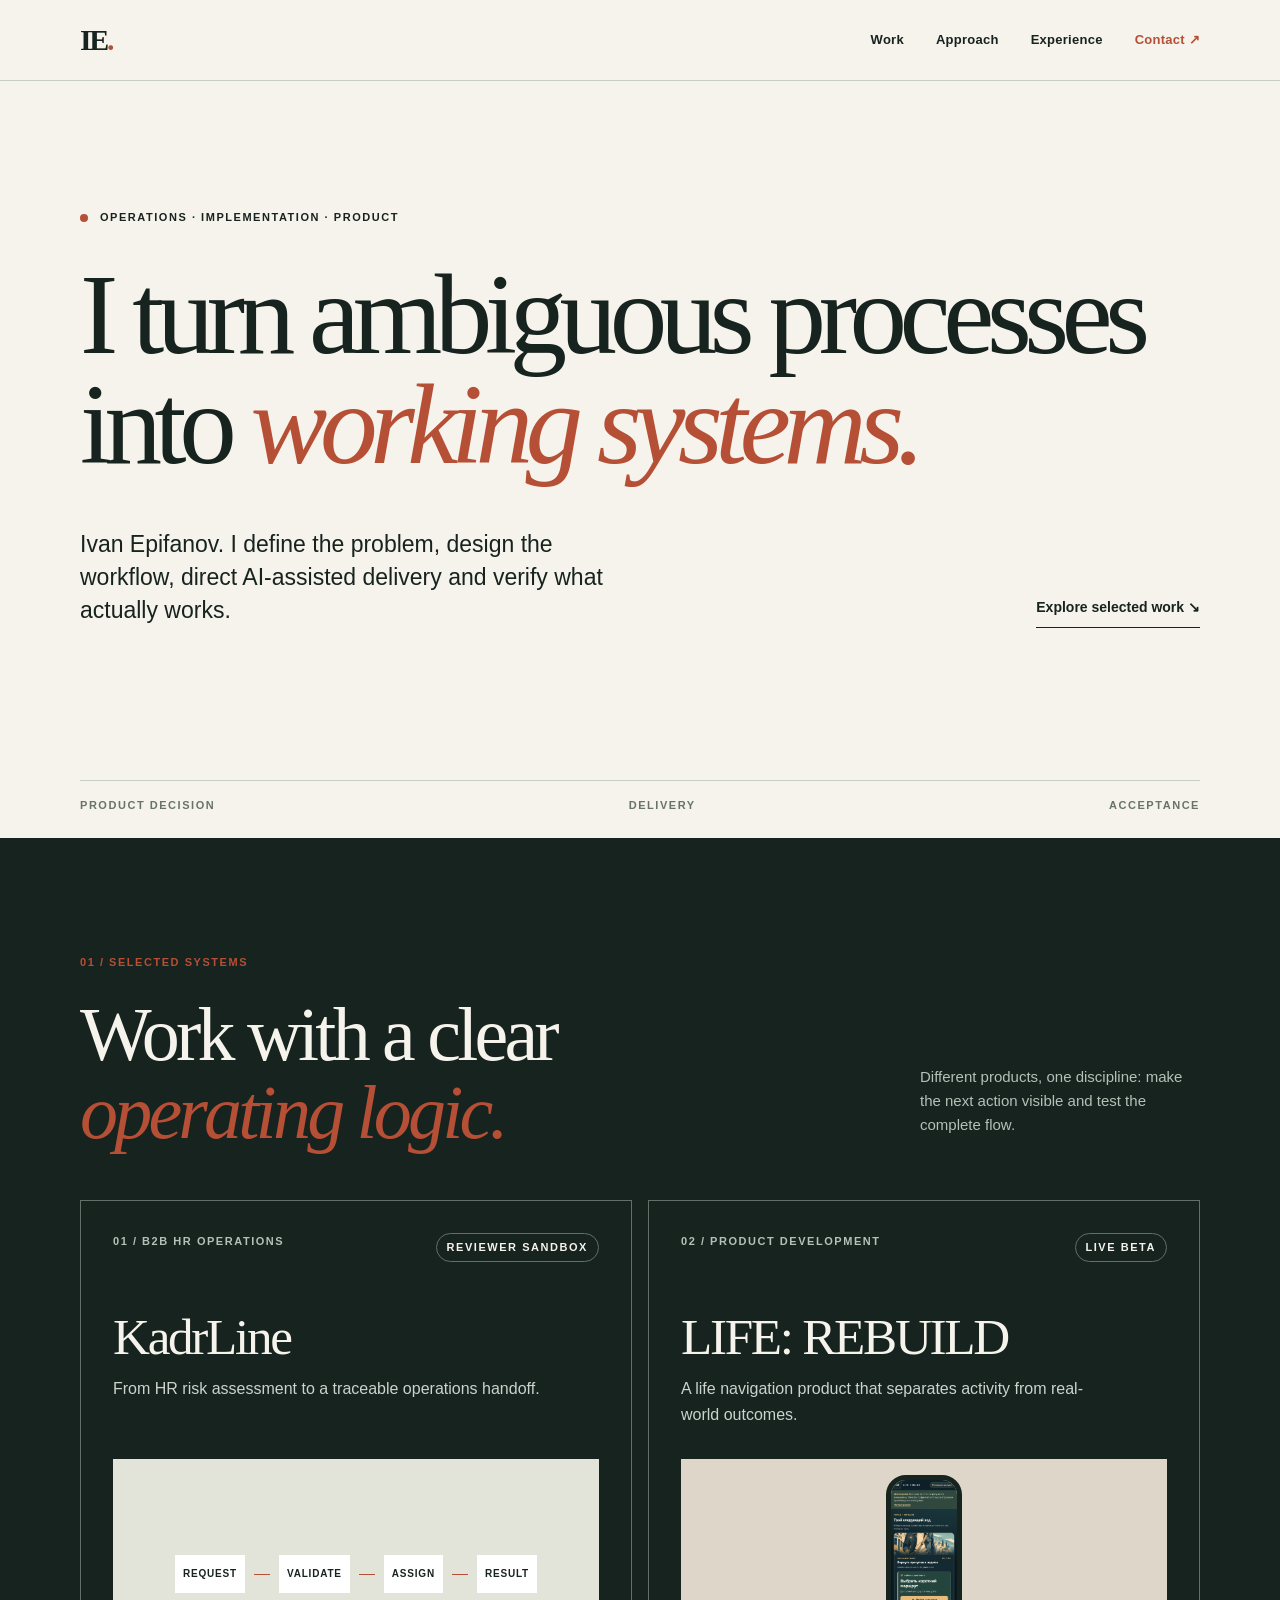
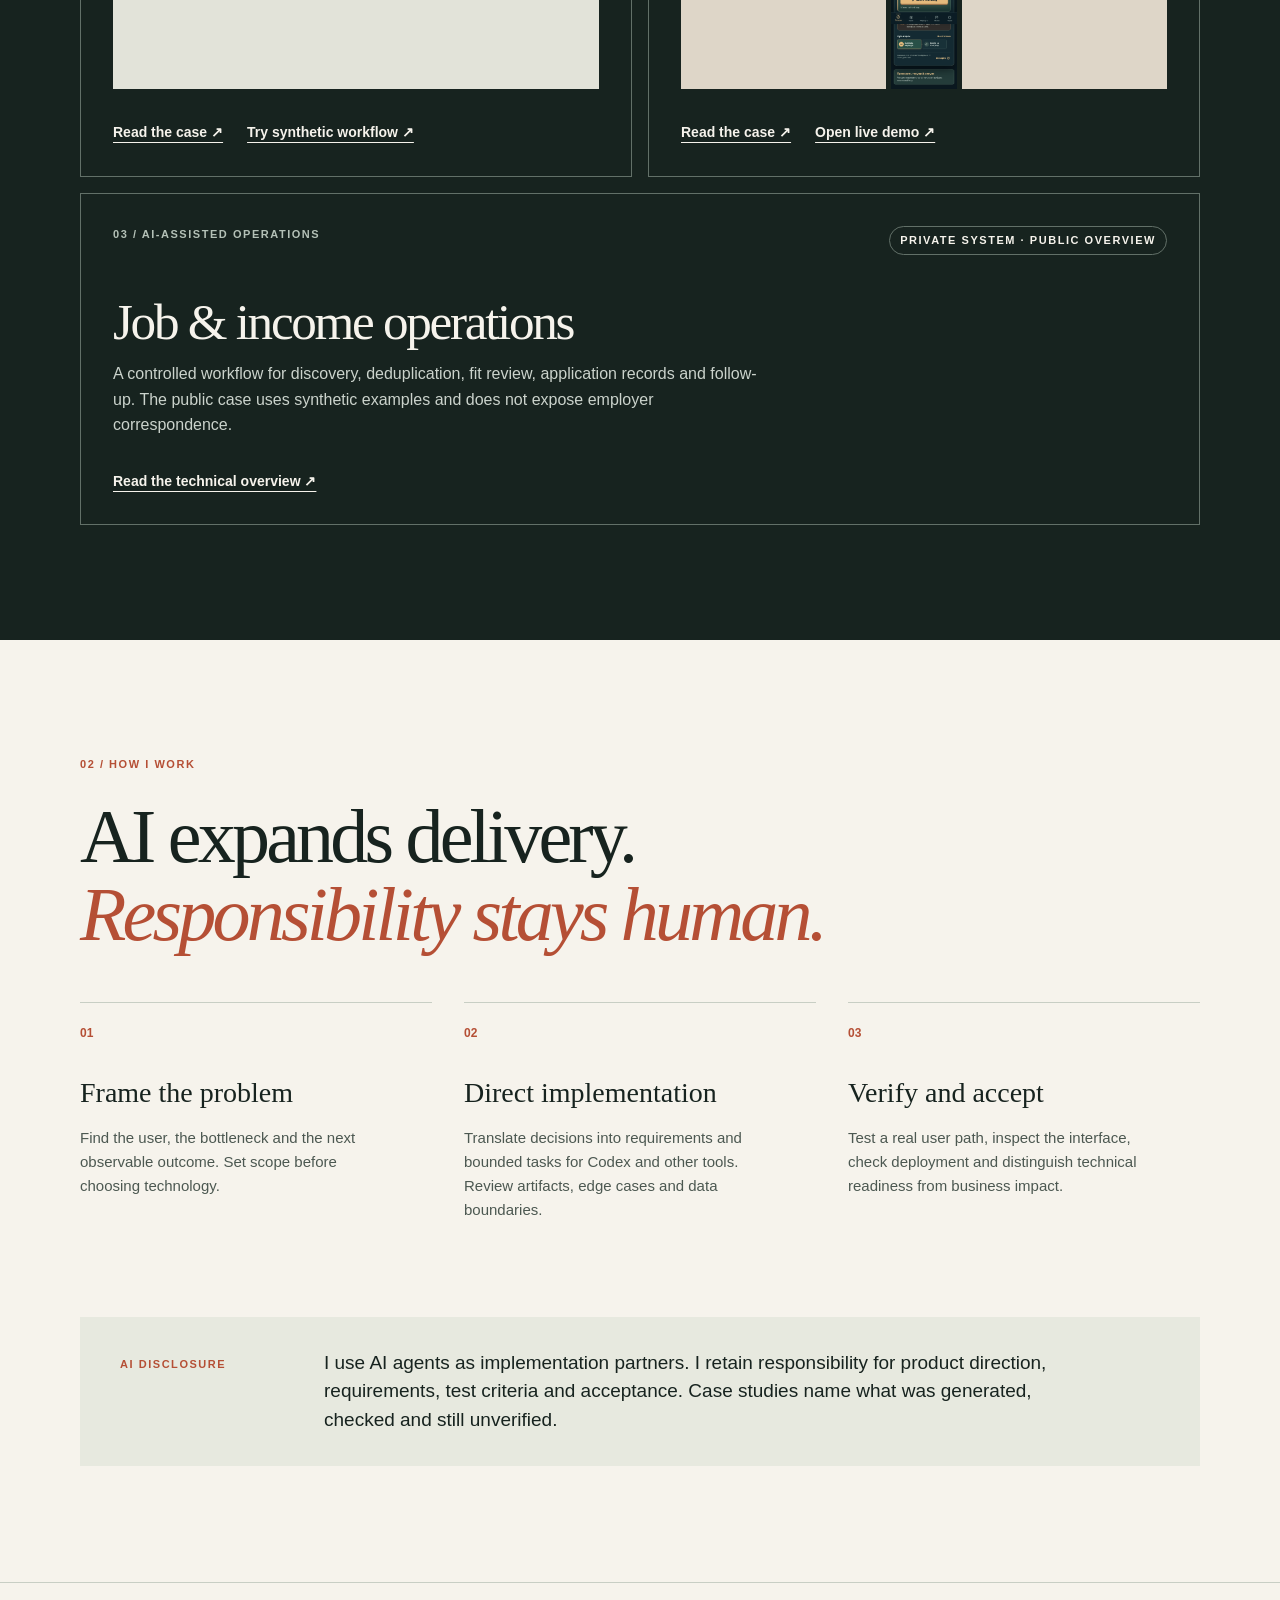
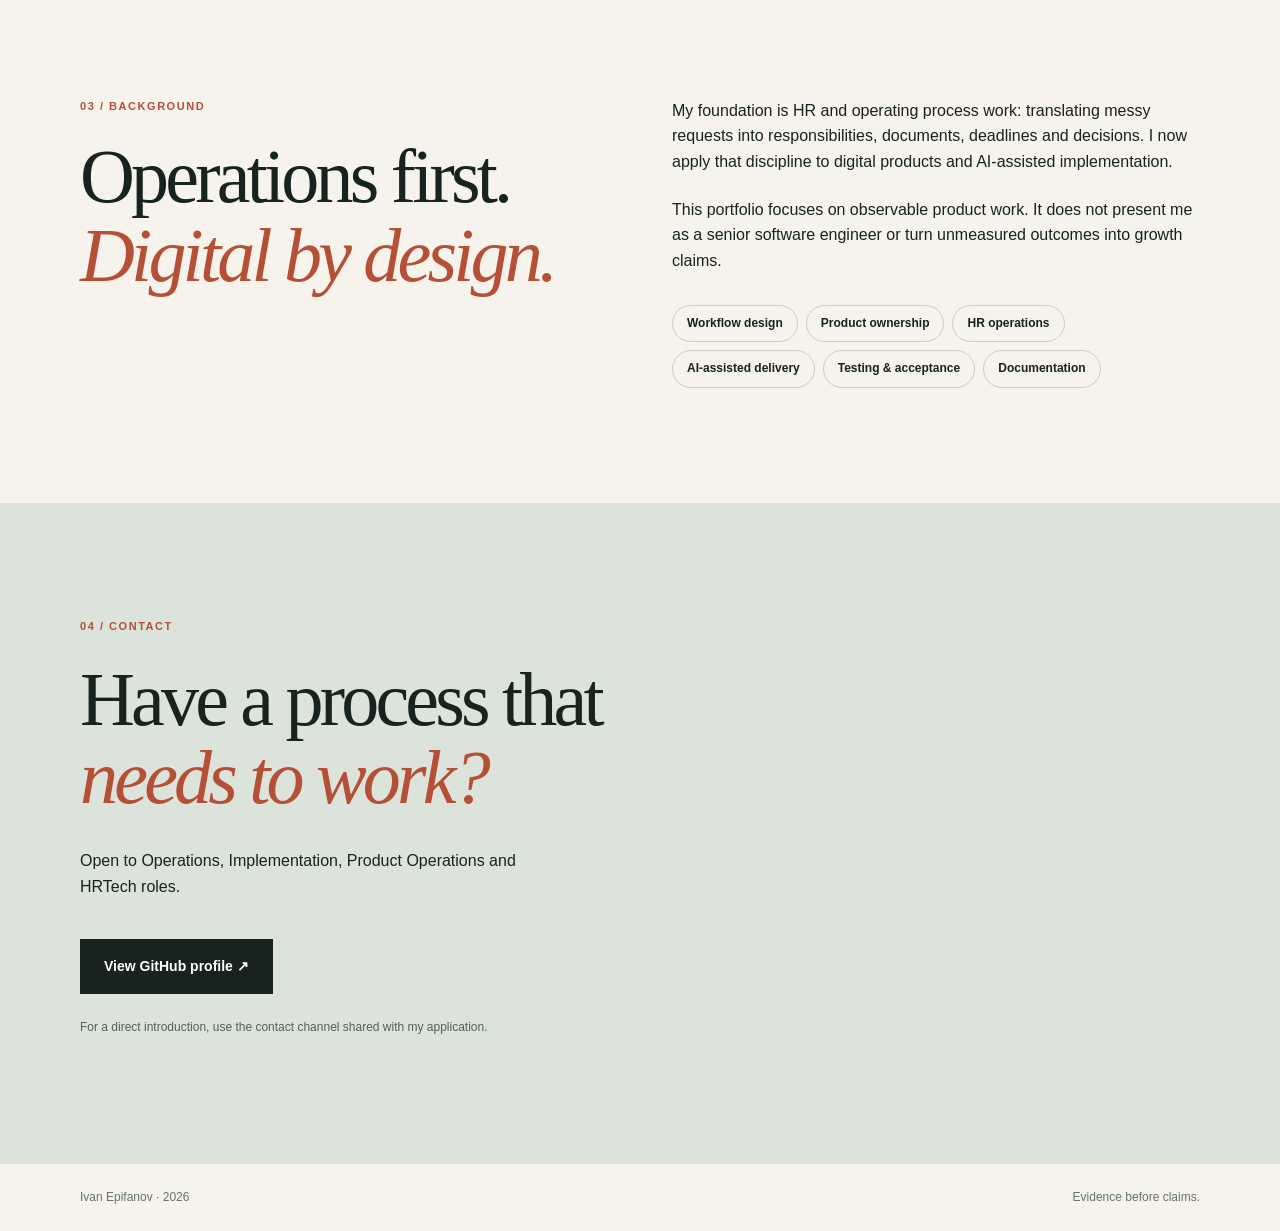
==== index.html @ a13163cf "Build evidence-led operations portfolio" ====
<!doctype html>
<html lang="en">
<head>
  <meta charset="utf-8">
  <meta name="viewport" content="width=device-width, initial-scale=1">
  <meta name="theme-color" content="#F6F3EC">
  <meta name="description" content="Ivan Epifanov — operations, product and AI-assisted implementation. Selected digital systems with evidence and honest scope.">
  <link rel="icon" href="favicon.svg" type="image/svg+xml"><title>Ivan Epifanov — Operations × AI × Product</title>
  <link rel="stylesheet" href="assets/site.css">
</head>
<body>
  <a class="skip" href="#main">Skip to content</a>
  <header class="site-header"><div class="wrap nav"><a class="brand" href="./" aria-label="Ivan Epifanov, home">IE<span class="brand-dot">.</span></a><nav aria-label="Primary"><a href="#work">Work</a><a href="#approach">Approach</a><a href="#experience">Experience</a><a class="nav-contact" href="#contact">Contact ↗</a></nav></div></header>
  <main id="main">
    <section class="hero wrap">
      <div class="eyebrow"><span class="status-dot"></span> Operations · Implementation · Product</div>
      <h1>I turn ambiguous processes into <em>working systems.</em></h1>
      <div class="hero-bottom"><p>Ivan Epifanov. I define the problem, design the workflow, direct AI-assisted delivery and verify what actually works.</p><a class="text-link" href="#work">Explore selected work <span aria-hidden="true">↘</span></a></div>
      <div class="hero-rule" aria-hidden="true"><span>PRODUCT DECISION</span><span>DELIVERY</span><span>ACCEPTANCE</span></div>
    </section>
    <section id="work" class="section dark-section"><div class="wrap"><div class="section-top"><div><p class="kicker">01 / Selected systems</p><h2>Work with a clear<br><em>operating logic.</em></h2></div><p class="section-note">Different products, one discipline: make the next action visible and test the complete flow.</p></div>
      <div class="case-grid">
        <article class="case-card"><div class="case-meta"><span>01 / B2B HR operations</span><span class="pill">Reviewer sandbox</span></div><h3>KadrLine</h3><p>From HR risk assessment to a traceable operations handoff.</p><div class="case-image kadrline-art" aria-hidden="true"><span>REQUEST</span><i></i><span>VALIDATE</span><i></i><span>ASSIGN</span><i></i><span>RESULT</span></div><div class="card-links"><a href="cases/kadrline.html">Read the case ↗</a><a href="demos/kadrline/">Try synthetic workflow ↗</a></div></article>
        <article class="case-card"><div class="case-meta"><span>02 / Product development</span><span class="pill">Live beta</span></div><h3>LIFE: REBUILD</h3><p>A life navigation product that separates activity from real-world outcomes.</p><div class="case-image life-art"><img src="assets/life-demo-mobile.png" alt="LIFE: REBUILD synthetic mobile demo screen" loading="lazy"></div><div class="card-links"><a href="cases/life.html">Read the case ↗</a><a href="https://ejonnyss.github.io/life-rebuild/v3-phone-test/?demo=1" target="_blank" rel="noopener noreferrer">Open live demo ↗</a></div></article>
        <article class="case-card case-card-wide"><div class="case-meta"><span>03 / AI-assisted operations</span><span class="pill">Private system · public overview</span></div><h3>Job &amp; income operations</h3><p>A controlled workflow for discovery, deduplication, fit review, application records and follow-up. The public case uses synthetic examples and does not expose employer correspondence.</p><div class="card-links"><a href="cases/job-operations.html">Read the technical overview ↗</a></div></article>
      </div>
    </div></section>
    <section id="approach" class="section wrap"><div class="section-top"><div><p class="kicker">02 / How I work</p><h2>AI expands delivery.<br><em>Responsibility stays human.</em></h2></div></div><div class="approach-grid"><div class="numbered"><span>01</span><h3>Frame the problem</h3><p>Find the user, the bottleneck and the next observable outcome. Set scope before choosing technology.</p></div><div class="numbered"><span>02</span><h3>Direct implementation</h3><p>Translate decisions into requirements and bounded tasks for Codex and other tools. Review artifacts, edge cases and data boundaries.</p></div><div class="numbered"><span>03</span><h3>Verify and accept</h3><p>Test a real user path, inspect the interface, check deployment and distinguish technical readiness from business impact.</p></div></div><div class="disclosure"><span class="mono">AI DISCLOSURE</span><p>I use AI agents as implementation partners. I retain responsibility for product direction, requirements, test criteria and acceptance. Case studies name what was generated, checked and still unverified.</p></div></section>
    <section id="experience" class="section experience-section"><div class="wrap experience-grid"><div><p class="kicker">03 / Background</p><h2>Operations first.<br><em>Digital by design.</em></h2></div><div><p>My foundation is HR and operating process work: translating messy requests into responsibilities, documents, deadlines and decisions. I now apply that discipline to digital products and AI-assisted implementation.</p><p>This portfolio focuses on observable product work. It does not present me as a senior software engineer or turn unmeasured outcomes into growth claims.</p><div class="capabilities"><span>Workflow design</span><span>Product ownership</span><span>HR operations</span><span>AI-assisted delivery</span><span>Testing &amp; acceptance</span><span>Documentation</span></div></div></div></section>
    <section id="contact" class="contact-section"><div class="wrap"><p class="kicker">04 / Contact</p><h2>Have a process that<br><em>needs to work?</em></h2><p>Open to Operations, Implementation, Product Operations and HRTech roles.</p><a class="button" href="https://github.com/Ejonnyss" target="_blank" rel="noopener noreferrer">View GitHub profile ↗</a><p class="contact-note">For a direct introduction, use the contact channel shared with my application.</p></div></section>
  </main>
  <footer class="footer"><div class="wrap"><span>Ivan Epifanov · 2026</span><span>Evidence before claims.</span></div></footer>
</body>
</html>
---- assets/site.css ----
:root{--ink:#17231f;--paper:#f6f3ec;--rust:#b54f35;--sage:#66746c;--white:#fff;--line:#c8cec4;--space:8px;--display:"Iowan Old Style","Baskerville",Georgia,serif;--body:"Avenir Next","Segoe UI",Arial,sans-serif}
*{box-sizing:border-box}html{scroll-behavior:smooth}body{margin:0;background:var(--paper);color:var(--ink);font-family:var(--body);font-size:16px;line-height:1.6}a{color:inherit}a:focus-visible,button:focus-visible,input:focus-visible,select:focus-visible,textarea:focus-visible{outline:3px solid var(--rust);outline-offset:4px}img{display:block;max-width:100%}.wrap{width:min(100% - 40px,1120px);margin:auto}.skip{position:absolute;top:-100px;left:16px;background:var(--white);padding:12px;z-index:10}.skip:focus{top:12px}.site-header{border-bottom:1px solid var(--line)}.nav{min-height:80px;display:flex;align-items:center;justify-content:space-between;gap:24px}.brand{text-decoration:none;font:700 30px/1 var(--display);letter-spacing:-.08em}.brand-dot{color:var(--rust)}nav{display:flex;gap:clamp(12px,3vw,32px);align-items:center;flex-wrap:wrap}nav a{font-size:13px;font-weight:700;text-decoration:none;letter-spacing:.02em}nav a:hover,.text-link:hover,.card-links a:hover{color:var(--rust)}.nav-contact{color:var(--rust)}.hero{padding:clamp(72px,10vw,144px) 0 0}.eyebrow,.kicker,.mono,.case-meta,.hero-rule,.pill{font-size:11px;letter-spacing:.14em;text-transform:uppercase;font-weight:700}.eyebrow{display:flex;align-items:center;gap:12px}.status-dot{width:8px;height:8px;background:var(--rust);border-radius:50%}.hero h1{font:400 clamp(64px,9vw,126px)/.96 var(--display);letter-spacing:-.065em;max-width:1100px;margin:32px 0 48px}.hero em,h2 em{color:var(--rust);font-weight:400}.hero-bottom{display:flex;justify-content:space-between;align-items:end;gap:48px}.hero-bottom p{font-size:clamp(18px,2vw,23px);line-height:1.45;max-width:560px;margin:0}.text-link{font-size:14px;font-weight:700;text-decoration:none;white-space:nowrap;border-bottom:1px solid;padding-bottom:8px}.hero-rule{display:flex;justify-content:space-between;border-top:1px solid var(--line);margin-top:clamp(80px,12vw,152px);padding:16px 0 24px;color:var(--sage)}.section{padding:clamp(72px,9vw,120px) 0}.dark-section{background:var(--ink);color:var(--paper)}.section-top{display:flex;justify-content:space-between;align-items:end;gap:48px;margin-bottom:48px}.kicker{color:var(--rust);margin:0 0 24px}h2{font:400 clamp(45px,6vw,76px)/1.03 var(--display);letter-spacing:-.05em;margin:0}h3{margin:0}.section-note{max-width:280px;color:#b4c1b7;font-size:15px}.case-grid{display:grid;grid-template-columns:repeat(2,minmax(0,1fr));gap:16px}.case-card{border:1px solid #627068;padding:32px;display:flex;flex-direction:column;min-height:560px}.case-meta{display:flex;justify-content:space-between;align-items:start;gap:12px;color:#b4c1b7}.pill{border:1px solid #627068;border-radius:100px;padding:5px 10px;color:var(--paper);white-space:nowrap}.case-card h3{font:400 clamp(38px,4vw,58px)/1.05 var(--display);letter-spacing:-.045em;margin:48px 0 12px}.case-card p{max-width:430px;color:#cbd3cc;margin:0 0 32px}.case-image{height:230px;margin-top:auto;margin-bottom:32px;overflow:hidden}.kadrline-art{background:#e2e3d9;color:var(--ink);display:flex;align-items:center;justify-content:center;gap:9px;padding:24px;font:700 10px/1.4 var(--body);letter-spacing:.08em}.kadrline-art span{background:var(--white);padding:12px 8px;white-space:nowrap}.kadrline-art i{width:16px;height:1px;background:var(--rust);flex-shrink:0}.life-art{background:#ded6c8;display:flex;justify-content:center;align-items:start;padding:16px}.life-art img{height:315px;width:auto;border:5px solid var(--ink);border-radius:20px;object-fit:cover;object-position:top}.card-links{display:flex;flex-wrap:wrap;gap:16px 24px}.card-links a{font-weight:700;font-size:14px;text-underline-offset:5px}.case-card-wide{grid-column:1/-1;min-height:280px}.case-card-wide h3{margin-top:40px}.case-card-wide p{max-width:660px}.approach-grid{display:grid;grid-template-columns:repeat(3,1fr);gap:32px}.numbered{border-top:1px solid var(--line);padding-top:16px}.numbered span{font:700 12px var(--body);color:var(--rust)}.numbered h3{font:400 28px/1.2 var(--display);margin:32px 0 16px}.numbered p{font-size:15px;max-width:290px;color:#4c5851}.disclosure{margin-top:80px;background:#e7e9df;padding:32px 40px;display:grid;grid-template-columns:180px 1fr;gap:24px}.disclosure .mono{color:var(--rust);padding-top:7px}.disclosure p{font-size:19px;line-height:1.5;margin:0;max-width:780px}.experience-section{border-top:1px solid var(--line)}.experience-grid{display:grid;grid-template-columns:1fr 1fr;gap:64px}.experience-grid p{max-width:540px;margin:0 0 22px}.capabilities{display:flex;flex-wrap:wrap;gap:8px;margin-top:32px}.capabilities span{border:1px solid var(--line);border-radius:99px;padding:8px 14px;font-size:12px;font-weight:700}.contact-section{background:#dce3da;padding:clamp(72px,9vw,120px) 0}.contact-section h2{margin-bottom:32px}.contact-section p:not(.kicker){max-width:480px}.button{display:inline-block;background:var(--ink);color:var(--white);text-decoration:none;font-weight:700;font-size:14px;padding:16px 24px;margin-top:24px;transition:background .18s ease}.button:hover{background:var(--rust)}.contact-note{font-size:12px;color:#526159;margin-top:24px}.footer{padding:24px 0;font-size:12px;color:var(--sage)}.footer .wrap{display:flex;justify-content:space-between;gap:16px}.case-page{padding:72px 0 120px}.back-link{font-size:13px;font-weight:700;text-decoration:none}.case-hero{border-bottom:1px solid var(--line);padding:72px 0}.case-hero h1{font:400 clamp(56px,8vw,104px)/1 var(--display);letter-spacing:-.06em;margin:24px 0}.case-hero p{font-size:22px;max-width:760px}.case-layout{display:grid;grid-template-columns:minmax(0,1fr) 260px;gap:80px;padding-top:64px}.case-body{max-width:720px}.case-body h2{font:400 38px/1.15 var(--display);margin:64px 0 18px;letter-spacing:-.03em}.case-body h2:first-child{margin-top:0}.case-body p,.case-body li{font-size:16px;color:#35443c}.case-body ul{padding-left:22px}.case-aside{align-self:start;position:sticky;top:24px;border-top:2px solid var(--rust);padding-top:16px}.case-aside dt{font-size:11px;letter-spacing:.1em;text-transform:uppercase;color:var(--sage);font-weight:700;margin-top:24px}.case-aside dd{margin:6px 0;font-size:14px}.case-shot{margin:40px 0}.case-shot img{max-height:640px;margin:auto;box-shadow:0 16px 40px #17231f26}.case-shot figcaption{font-size:12px;color:var(--sage);margin-top:12px}.evidence-box{background:#e7e9df;border-left:3px solid var(--rust);padding:24px;margin:32px 0}.evidence-box p{margin:0}.case-body a{text-underline-offset:4px}.case-body a:hover{color:var(--rust)}
@media(max-width:760px){.wrap{width:min(100% - 32px,1120px)}.nav{align-items:start;padding:20px 0;min-height:0}.nav nav{justify-content:end;gap:6px 14px;max-width:260px}.nav a{font-size:12px}.hero{padding-top:72px}.hero h1{font-size:clamp(54px,14vw,88px);margin:24px 0 32px}.hero-bottom,.section-top{display:block}.hero-bottom p{margin-bottom:32px}.hero-rule span:nth-child(2){display:none}.section-note{margin-top:24px}.case-grid{grid-template-columns:minmax(0,1fr)}.case-card,.case-card-wide{grid-column:auto;min-width:0;min-height:0;padding:24px;overflow:hidden}.case-card h3{margin-top:32px}.case-image{margin-top:24px;max-width:100%}.kadrline-art{display:grid;grid-template-columns:repeat(2,minmax(0,1fr));align-content:center;gap:8px}.kadrline-art span{white-space:normal;text-align:center;font-size:10px}.kadrline-art i{display:none}.case-meta{font-size:10px}.pill{white-space:normal;text-align:center}.approach-grid{grid-template-columns:1fr;gap:32px}.numbered h3{margin-top:20px}.disclosure{grid-template-columns:1fr;gap:8px;padding:24px;margin-top:56px}.experience-grid,.case-layout{grid-template-columns:1fr;gap:32px}.case-aside{position:static;order:-1}.case-page{padding-top:32px}.case-hero{padding:48px 0}.case-hero p{font-size:18px}.case-body h2{font-size:32px;margin-top:48px}.footer .wrap{display:block}.footer span{display:block}}
@media(prefers-reduced-motion:reduce){html{scroll-behavior:auto}*{transition:none!important}}
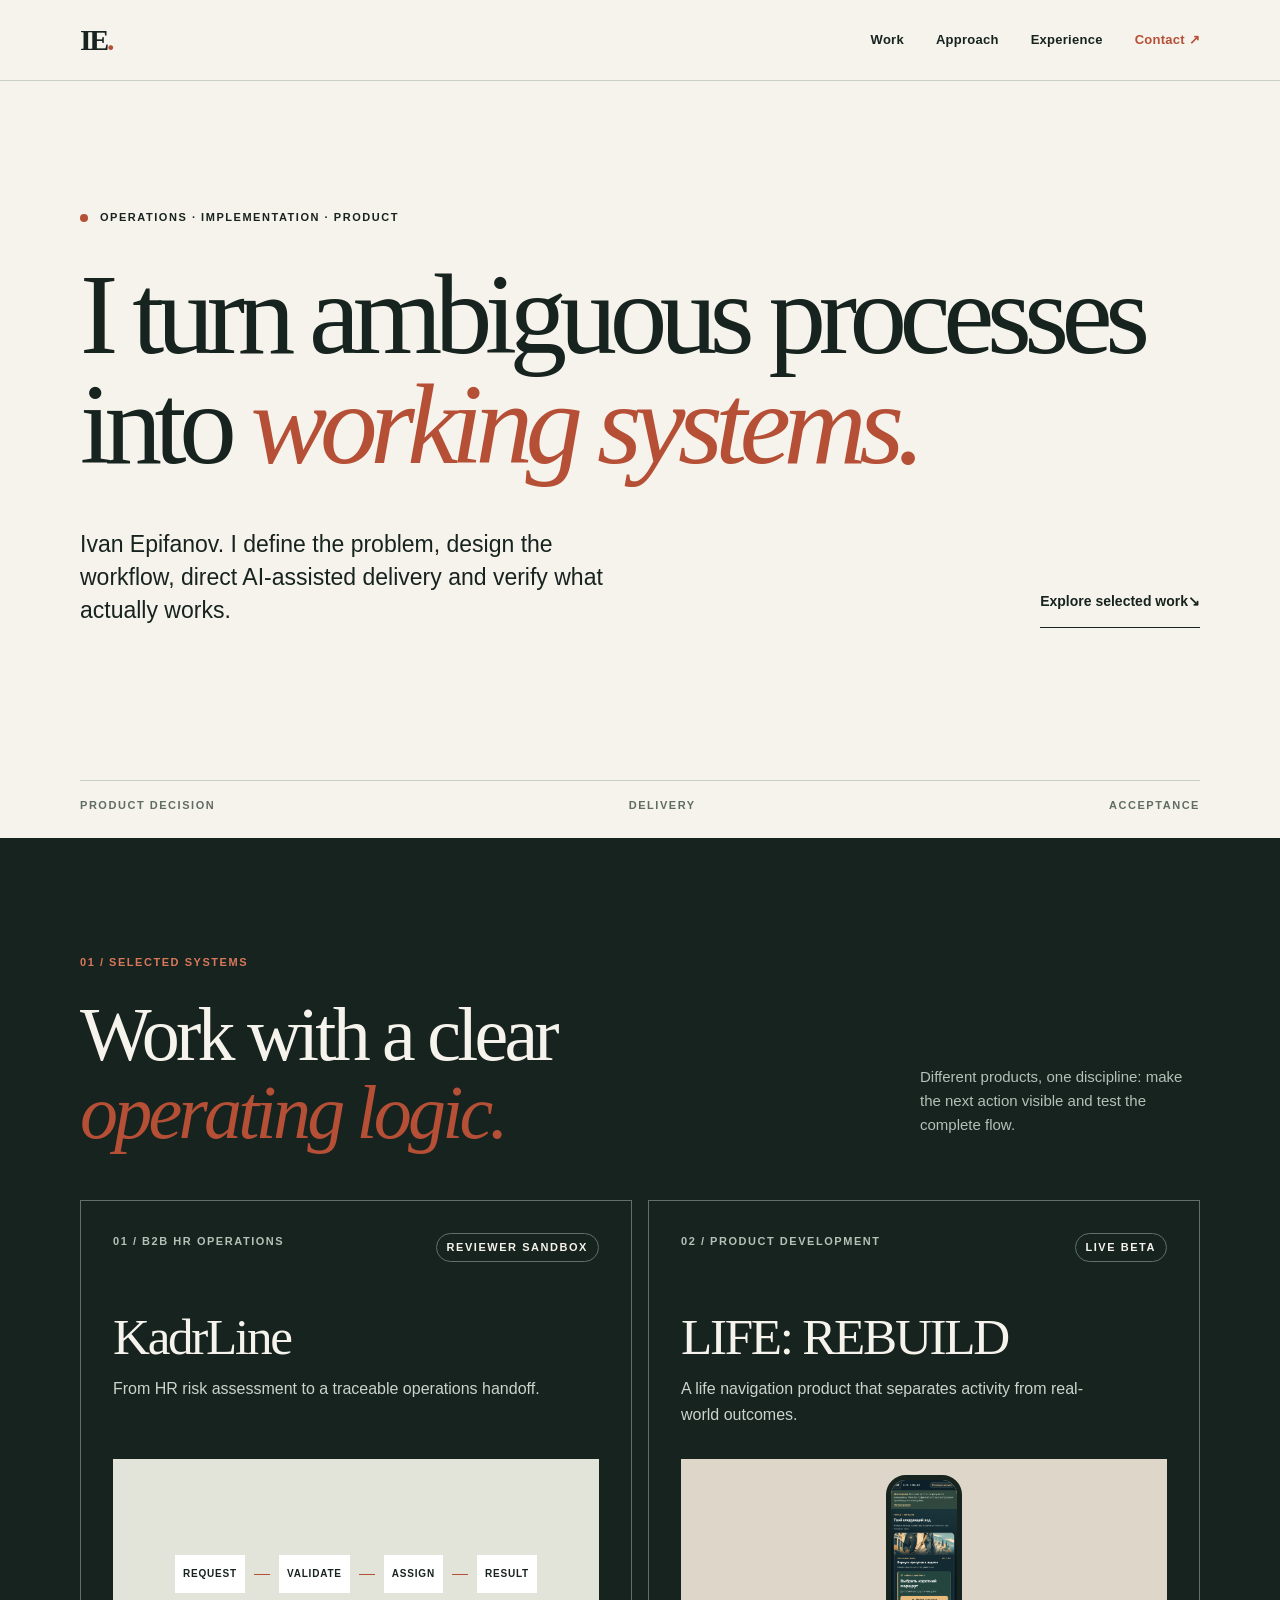
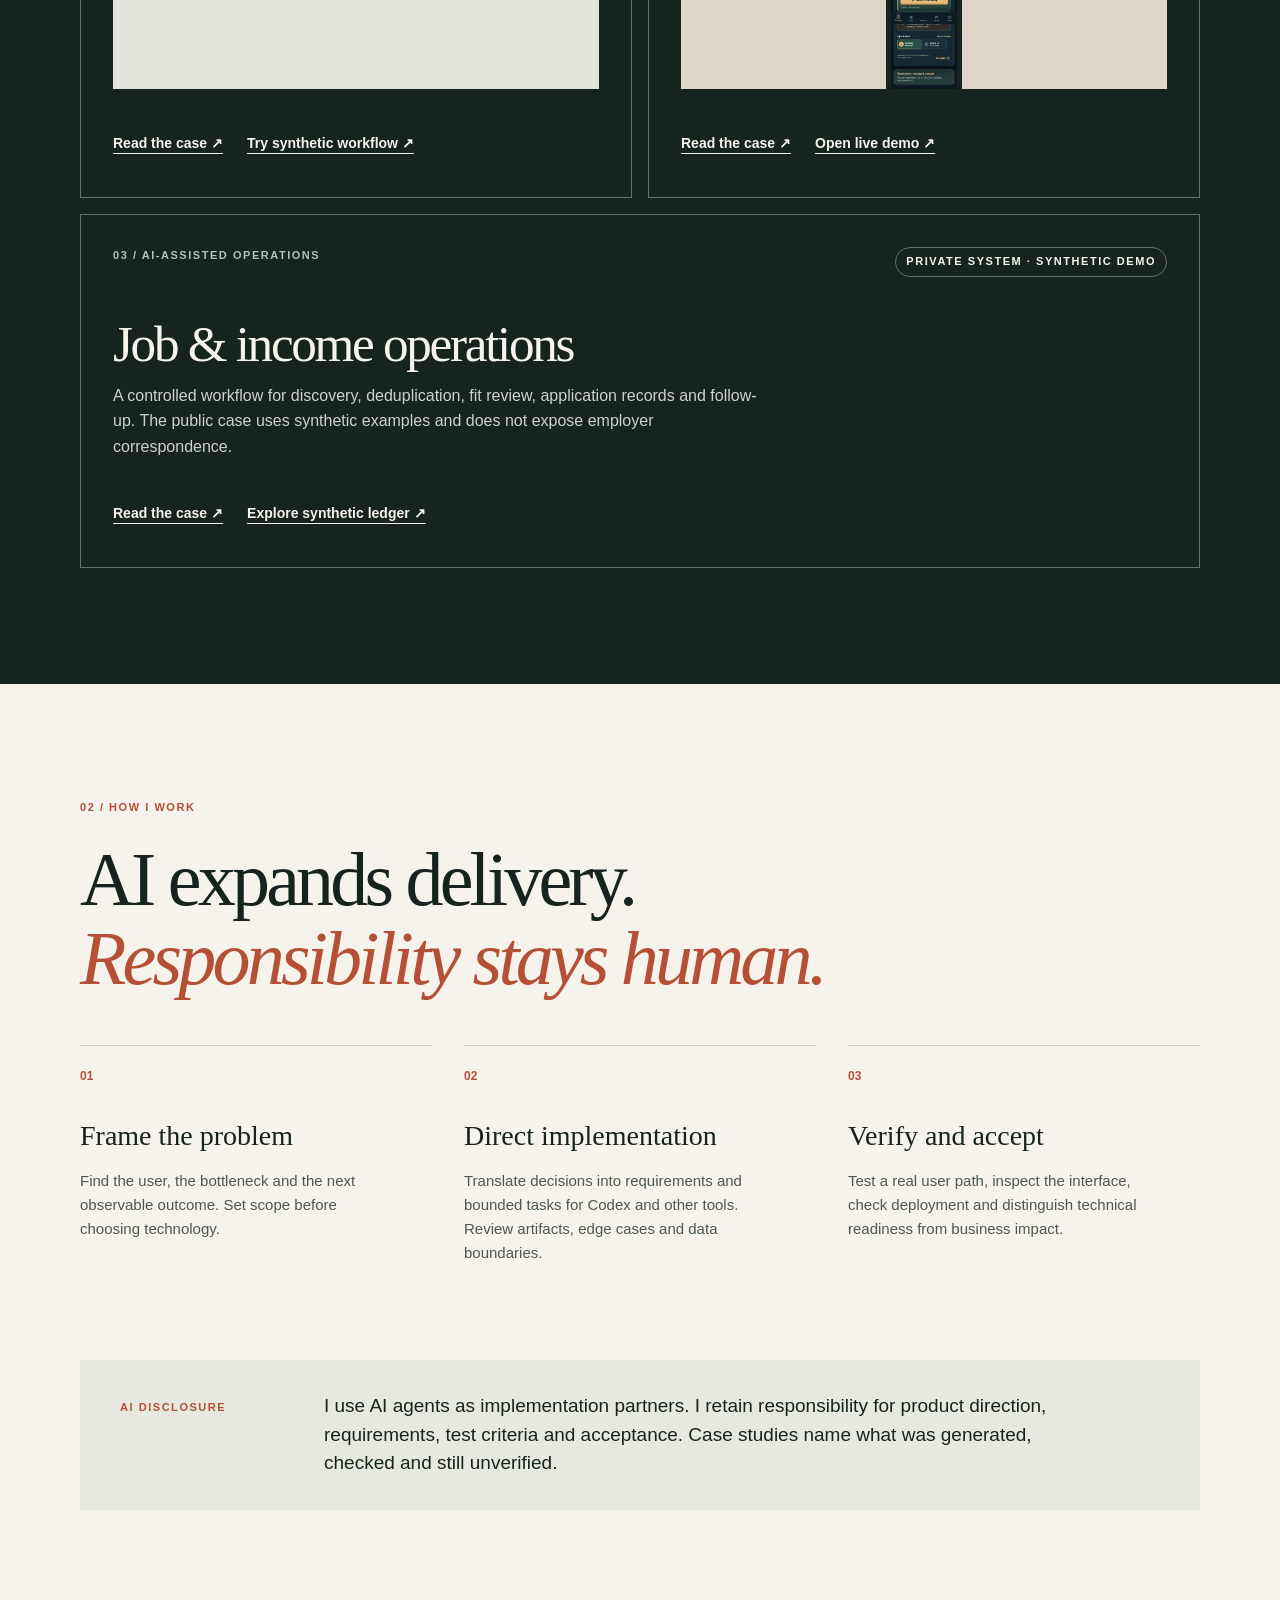
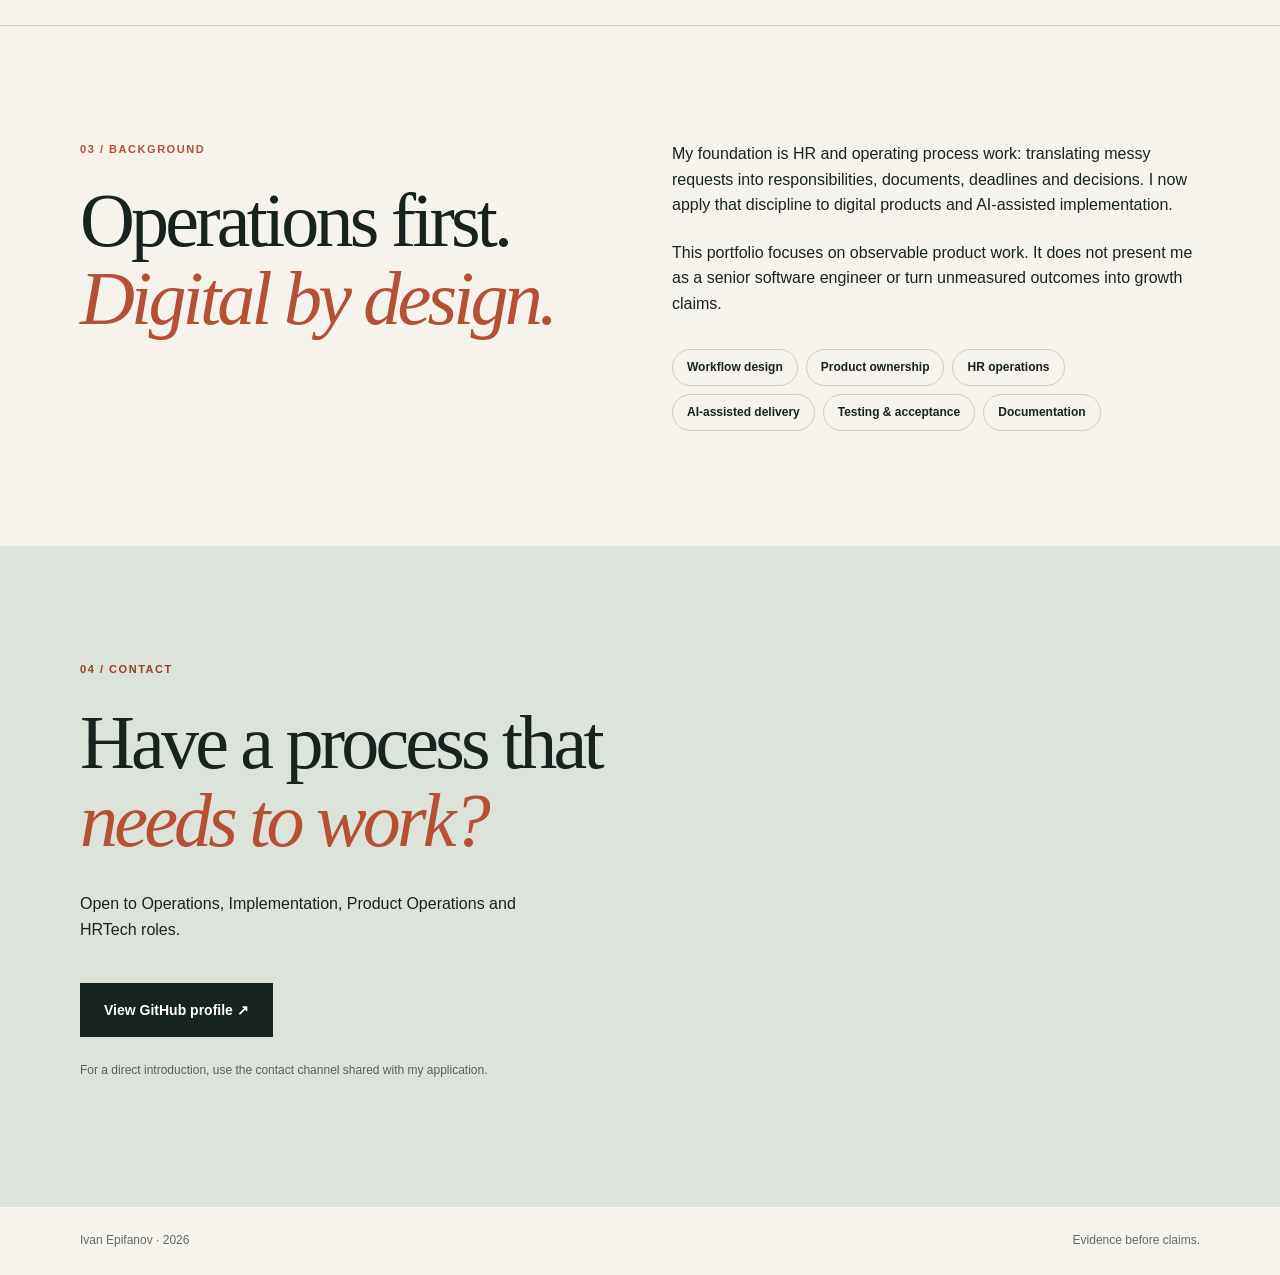
==== commit e4803287: "Add synthetic SQL-backed job operations reviewer ledger" ====
--- a/index.html
+++ b/index.html
@@ -22,7 +22,7 @@
       <div class="case-grid">
         <article class="case-card"><div class="case-meta"><span>01 / B2B HR operations</span><span class="pill">Reviewer sandbox</span></div><h3>KadrLine</h3><p>From HR risk assessment to a traceable operations handoff.</p><div class="case-image kadrline-art" aria-hidden="true"><span>REQUEST</span><i></i><span>VALIDATE</span><i></i><span>ASSIGN</span><i></i><span>RESULT</span></div><div class="card-links"><a href="cases/kadrline.html">Read the case ↗</a><a href="demos/kadrline/">Try synthetic workflow ↗</a></div></article>
         <article class="case-card"><div class="case-meta"><span>02 / Product development</span><span class="pill">Live beta</span></div><h3>LIFE: REBUILD</h3><p>A life navigation product that separates activity from real-world outcomes.</p><div class="case-image life-art"><img src="assets/life-demo-mobile.png" alt="LIFE: REBUILD synthetic mobile demo screen" loading="lazy"></div><div class="card-links"><a href="cases/life.html">Read the case ↗</a><a href="https://ejonnyss.github.io/life-rebuild/v3-phone-test/?demo=1" target="_blank" rel="noopener noreferrer">Open live demo ↗</a></div></article>
-        <article class="case-card case-card-wide"><div class="case-meta"><span>03 / AI-assisted operations</span><span class="pill">Private system · public overview</span></div><h3>Job &amp; income operations</h3><p>A controlled workflow for discovery, deduplication, fit review, application records and follow-up. The public case uses synthetic examples and does not expose employer correspondence.</p><div class="card-links"><a href="cases/job-operations.html">Read the technical overview ↗</a></div></article>
+        <article class="case-card case-card-wide"><div class="case-meta"><span>03 / AI-assisted operations</span><span class="pill">Private system · synthetic demo</span></div><h3>Job &amp; income operations</h3><p>A controlled workflow for discovery, deduplication, fit review, application records and follow-up. The public case uses synthetic examples and does not expose employer correspondence.</p><div class="card-links"><a href="cases/job-operations.html">Read the case ↗</a><a href="demos/job-operations/">Explore synthetic ledger ↗</a></div></article>
       </div>
     </div></section>
     <section id="approach" class="section wrap"><div class="section-top"><div><p class="kicker">02 / How I work</p><h2>AI expands delivery.<br><em>Responsibility stays human.</em></h2></div></div><div class="approach-grid"><div class="numbered"><span>01</span><h3>Frame the problem</h3><p>Find the user, the bottleneck and the next observable outcome. Set scope before choosing technology.</p></div><div class="numbered"><span>02</span><h3>Direct implementation</h3><p>Translate decisions into requirements and bounded tasks for Codex and other tools. Review artifacts, edge cases and data boundaries.</p></div><div class="numbered"><span>03</span><h3>Verify and accept</h3><p>Test a real user path, inspect the interface, check deployment and distinguish technical readiness from business impact.</p></div></div><div class="disclosure"><span class="mono">AI DISCLOSURE</span><p>I use AI agents as implementation partners. I retain responsibility for product direction, requirements, test criteria and acceptance. Case studies name what was generated, checked and still unverified.</p></div></section>
--- a/assets/site.css
+++ b/assets/site.css
@@ -1,4 +1,6 @@
-:root{--ink:#17231f;--paper:#f6f3ec;--rust:#b54f35;--sage:#66746c;--white:#fff;--line:#c8cec4;--space:8px;--display:"Iowan Old Style","Baskerville",Georgia,serif;--body:"Avenir Next","Segoe UI",Arial,sans-serif}
+:root{--ink:#17231f;--paper:#f6f3ec;--rust:#b54f35;--sage:#5f6d64;--white:#fff;--line:#c8cec4;--space:8px;--display:"Iowan Old Style","Baskerville",Georgia,serif;--body:"Avenir Next","Segoe UI",Arial,sans-serif}
 *{box-sizing:border-box}html{scroll-behavior:smooth}body{margin:0;background:var(--paper);color:var(--ink);font-family:var(--body);font-size:16px;line-height:1.6}a{color:inherit}a:focus-visible,button:focus-visible,input:focus-visible,select:focus-visible,textarea:focus-visible{outline:3px solid var(--rust);outline-offset:4px}img{display:block;max-width:100%}.wrap{width:min(100% - 40px,1120px);margin:auto}.skip{position:absolute;top:-100px;left:16px;background:var(--white);padding:12px;z-index:10}.skip:focus{top:12px}.site-header{border-bottom:1px solid var(--line)}.nav{min-height:80px;display:flex;align-items:center;justify-content:space-between;gap:24px}.brand{text-decoration:none;font:700 30px/1 var(--display);letter-spacing:-.08em}.brand-dot{color:var(--rust)}nav{display:flex;gap:clamp(12px,3vw,32px);align-items:center;flex-wrap:wrap}nav a{font-size:13px;font-weight:700;text-decoration:none;letter-spacing:.02em}nav a:hover,.text-link:hover,.card-links a:hover{color:var(--rust)}.nav-contact{color:var(--rust)}.hero{padding:clamp(72px,10vw,144px) 0 0}.eyebrow,.kicker,.mono,.case-meta,.hero-rule,.pill{font-size:11px;letter-spacing:.14em;text-transform:uppercase;font-weight:700}.eyebrow{display:flex;align-items:center;gap:12px}.status-dot{width:8px;height:8px;background:var(--rust);border-radius:50%}.hero h1{font:400 clamp(64px,9vw,126px)/.96 var(--display);letter-spacing:-.065em;max-width:1100px;margin:32px 0 48px}.hero em,h2 em{color:var(--rust);font-weight:400}.hero-bottom{display:flex;justify-content:space-between;align-items:end;gap:48px}.hero-bottom p{font-size:clamp(18px,2vw,23px);line-height:1.45;max-width:560px;margin:0}.text-link{font-size:14px;font-weight:700;text-decoration:none;white-space:nowrap;border-bottom:1px solid;padding-bottom:8px}.hero-rule{display:flex;justify-content:space-between;border-top:1px solid var(--line);margin-top:clamp(80px,12vw,152px);padding:16px 0 24px;color:var(--sage)}.section{padding:clamp(72px,9vw,120px) 0}.dark-section{background:var(--ink);color:var(--paper)}.section-top{display:flex;justify-content:space-between;align-items:end;gap:48px;margin-bottom:48px}.kicker{color:var(--rust);margin:0 0 24px}h2{font:400 clamp(45px,6vw,76px)/1.03 var(--display);letter-spacing:-.05em;margin:0}h3{margin:0}.section-note{max-width:280px;color:#b4c1b7;font-size:15px}.case-grid{display:grid;grid-template-columns:repeat(2,minmax(0,1fr));gap:16px}.case-card{border:1px solid #627068;padding:32px;display:flex;flex-direction:column;min-height:560px}.case-meta{display:flex;justify-content:space-between;align-items:start;gap:12px;color:#b4c1b7}.pill{border:1px solid #627068;border-radius:100px;padding:5px 10px;color:var(--paper);white-space:nowrap}.case-card h3{font:400 clamp(38px,4vw,58px)/1.05 var(--display);letter-spacing:-.045em;margin:48px 0 12px}.case-card p{max-width:430px;color:#cbd3cc;margin:0 0 32px}.case-image{height:230px;margin-top:auto;margin-bottom:32px;overflow:hidden}.kadrline-art{background:#e2e3d9;color:var(--ink);display:flex;align-items:center;justify-content:center;gap:9px;padding:24px;font:700 10px/1.4 var(--body);letter-spacing:.08em}.kadrline-art span{background:var(--white);padding:12px 8px;white-space:nowrap}.kadrline-art i{width:16px;height:1px;background:var(--rust);flex-shrink:0}.life-art{background:#ded6c8;display:flex;justify-content:center;align-items:start;padding:16px}.life-art img{height:315px;width:auto;border:5px solid var(--ink);border-radius:20px;object-fit:cover;object-position:top}.card-links{display:flex;flex-wrap:wrap;gap:16px 24px}.card-links a{font-weight:700;font-size:14px;text-underline-offset:5px}.case-card-wide{grid-column:1/-1;min-height:280px}.case-card-wide h3{margin-top:40px}.case-card-wide p{max-width:660px}.approach-grid{display:grid;grid-template-columns:repeat(3,1fr);gap:32px}.numbered{border-top:1px solid var(--line);padding-top:16px}.numbered span{font:700 12px var(--body);color:var(--rust)}.numbered h3{font:400 28px/1.2 var(--display);margin:32px 0 16px}.numbered p{font-size:15px;max-width:290px;color:#4c5851}.disclosure{margin-top:80px;background:#e7e9df;padding:32px 40px;display:grid;grid-template-columns:180px 1fr;gap:24px}.disclosure .mono{color:var(--rust);padding-top:7px}.disclosure p{font-size:19px;line-height:1.5;margin:0;max-width:780px}.experience-section{border-top:1px solid var(--line)}.experience-grid{display:grid;grid-template-columns:1fr 1fr;gap:64px}.experience-grid p{max-width:540px;margin:0 0 22px}.capabilities{display:flex;flex-wrap:wrap;gap:8px;margin-top:32px}.capabilities span{border:1px solid var(--line);border-radius:99px;padding:8px 14px;font-size:12px;font-weight:700}.contact-section{background:#dce3da;padding:clamp(72px,9vw,120px) 0}.contact-section h2{margin-bottom:32px}.contact-section p:not(.kicker){max-width:480px}.button{display:inline-block;background:var(--ink);color:var(--white);text-decoration:none;font-weight:700;font-size:14px;padding:16px 24px;margin-top:24px;transition:background .18s ease}.button:hover{background:var(--rust)}.contact-note{font-size:12px;color:#526159;margin-top:24px}.footer{padding:24px 0;font-size:12px;color:var(--sage)}.footer .wrap{display:flex;justify-content:space-between;gap:16px}.case-page{padding:72px 0 120px}.back-link{font-size:13px;font-weight:700;text-decoration:none}.case-hero{border-bottom:1px solid var(--line);padding:72px 0}.case-hero h1{font:400 clamp(56px,8vw,104px)/1 var(--display);letter-spacing:-.06em;margin:24px 0}.case-hero p{font-size:22px;max-width:760px}.case-layout{display:grid;grid-template-columns:minmax(0,1fr) 260px;gap:80px;padding-top:64px}.case-body{max-width:720px}.case-body h2{font:400 38px/1.15 var(--display);margin:64px 0 18px;letter-spacing:-.03em}.case-body h2:first-child{margin-top:0}.case-body p,.case-body li{font-size:16px;color:#35443c}.case-body ul{padding-left:22px}.case-aside{align-self:start;position:sticky;top:24px;border-top:2px solid var(--rust);padding-top:16px}.case-aside dt{font-size:11px;letter-spacing:.1em;text-transform:uppercase;color:var(--sage);font-weight:700;margin-top:24px}.case-aside dd{margin:6px 0;font-size:14px}.case-shot{margin:40px 0}.case-shot img{max-height:640px;margin:auto;box-shadow:0 16px 40px #17231f26}.case-shot figcaption{font-size:12px;color:var(--sage);margin-top:12px}.evidence-box{background:#e7e9df;border-left:3px solid var(--rust);padding:24px;margin:32px 0}.evidence-box p{margin:0}.case-body a{text-underline-offset:4px}.case-body a:hover{color:var(--rust)}
 @media(max-width:760px){.wrap{width:min(100% - 32px,1120px)}.nav{align-items:start;padding:20px 0;min-height:0}.nav nav{justify-content:end;gap:6px 14px;max-width:260px}.nav a{font-size:12px}.hero{padding-top:72px}.hero h1{font-size:clamp(54px,14vw,88px);margin:24px 0 32px}.hero-bottom,.section-top{display:block}.hero-bottom p{margin-bottom:32px}.hero-rule span:nth-child(2){display:none}.section-note{margin-top:24px}.case-grid{grid-template-columns:minmax(0,1fr)}.case-card,.case-card-wide{grid-column:auto;min-width:0;min-height:0;padding:24px;overflow:hidden}.case-card h3{margin-top:32px}.case-image{margin-top:24px;max-width:100%}.kadrline-art{display:grid;grid-template-columns:repeat(2,minmax(0,1fr));align-content:center;gap:8px}.kadrline-art span{white-space:normal;text-align:center;font-size:10px}.kadrline-art i{display:none}.case-meta{font-size:10px}.pill{white-space:normal;text-align:center}.approach-grid{grid-template-columns:1fr;gap:32px}.numbered h3{margin-top:20px}.disclosure{grid-template-columns:1fr;gap:8px;padding:24px;margin-top:56px}.experience-grid,.case-layout{grid-template-columns:1fr;gap:32px}.case-aside{position:static;order:-1}.case-page{padding-top:32px}.case-hero{padding:48px 0}.case-hero p{font-size:18px}.case-body h2{font-size:32px;margin-top:48px}.footer .wrap{display:block}.footer span{display:block}}
 @media(prefers-reduced-motion:reduce){html{scroll-behavior:auto}*{transition:none!important}}
+
+nav a,.card-links a,.text-link,.back-link{display:inline-flex;align-items:center;min-height:44px}.dark-section .kicker{color:#d8785b}.contact-section .kicker{color:#9b3e28}
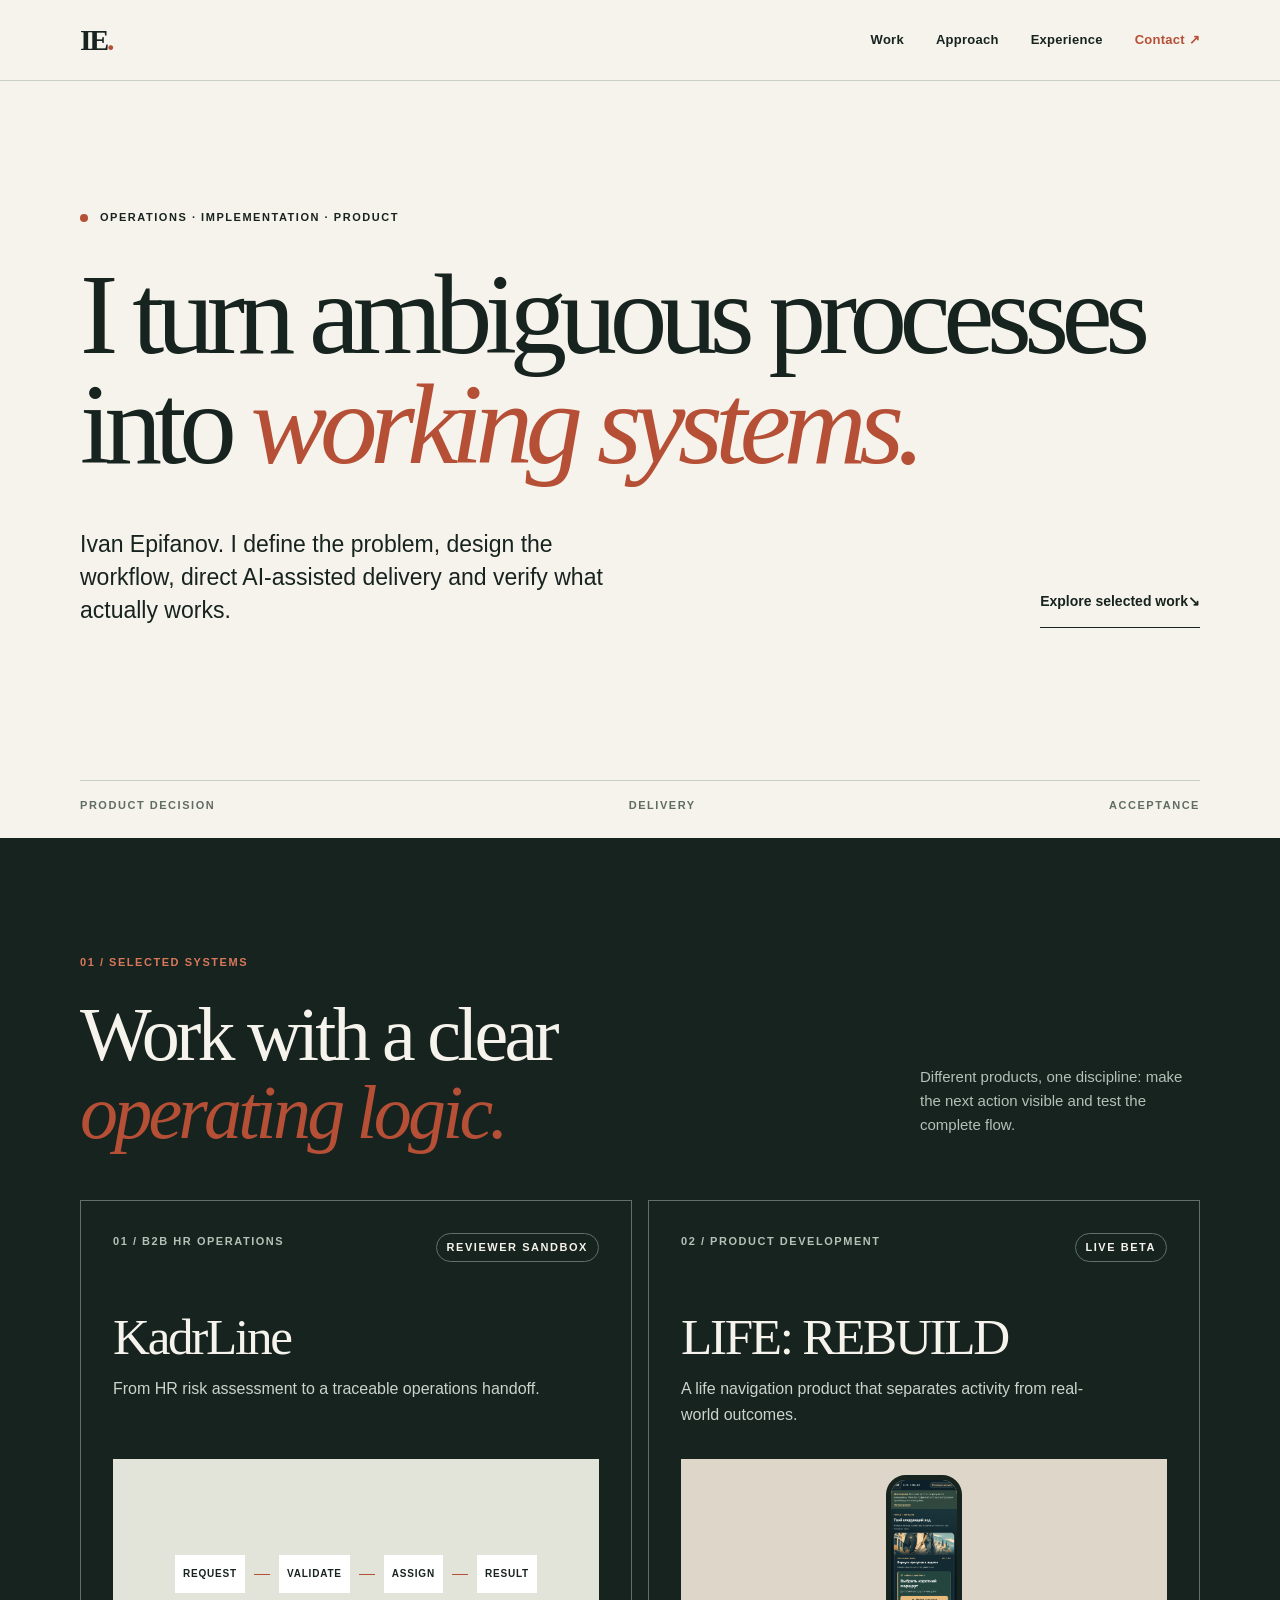
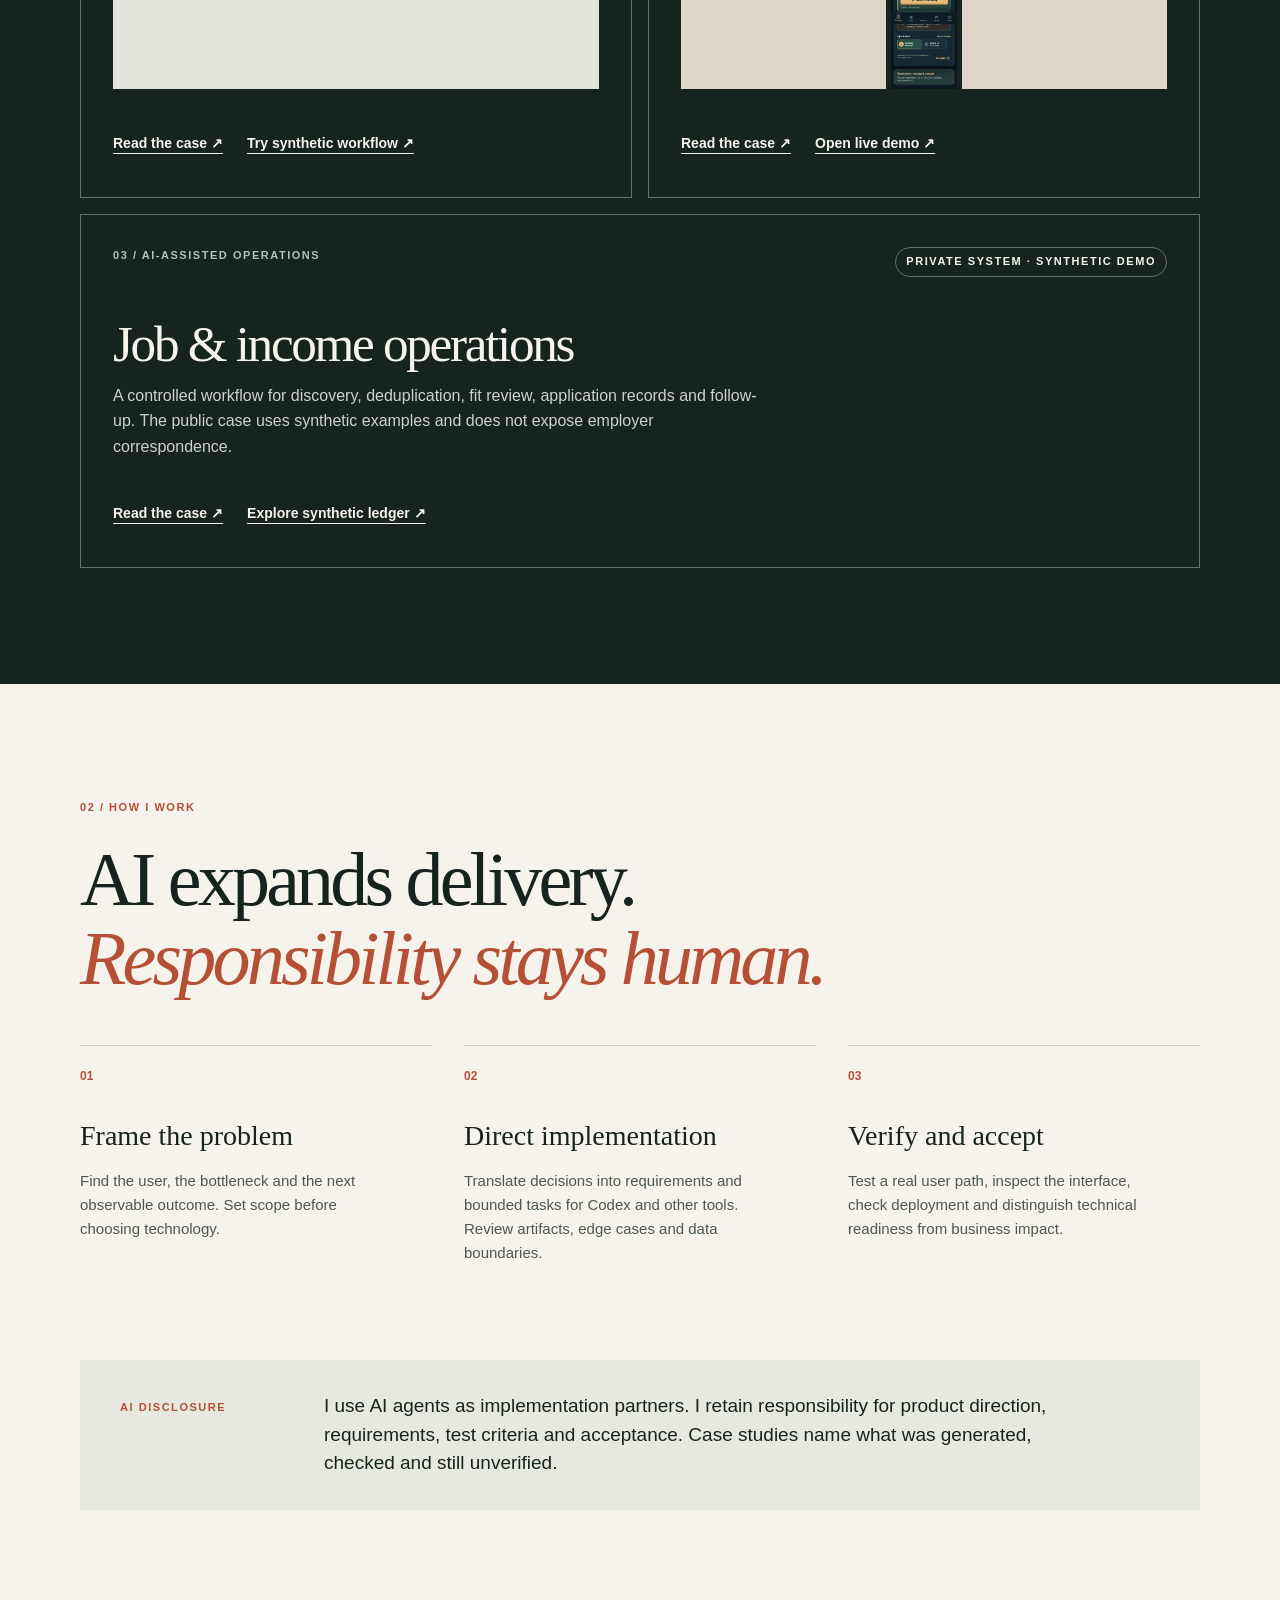
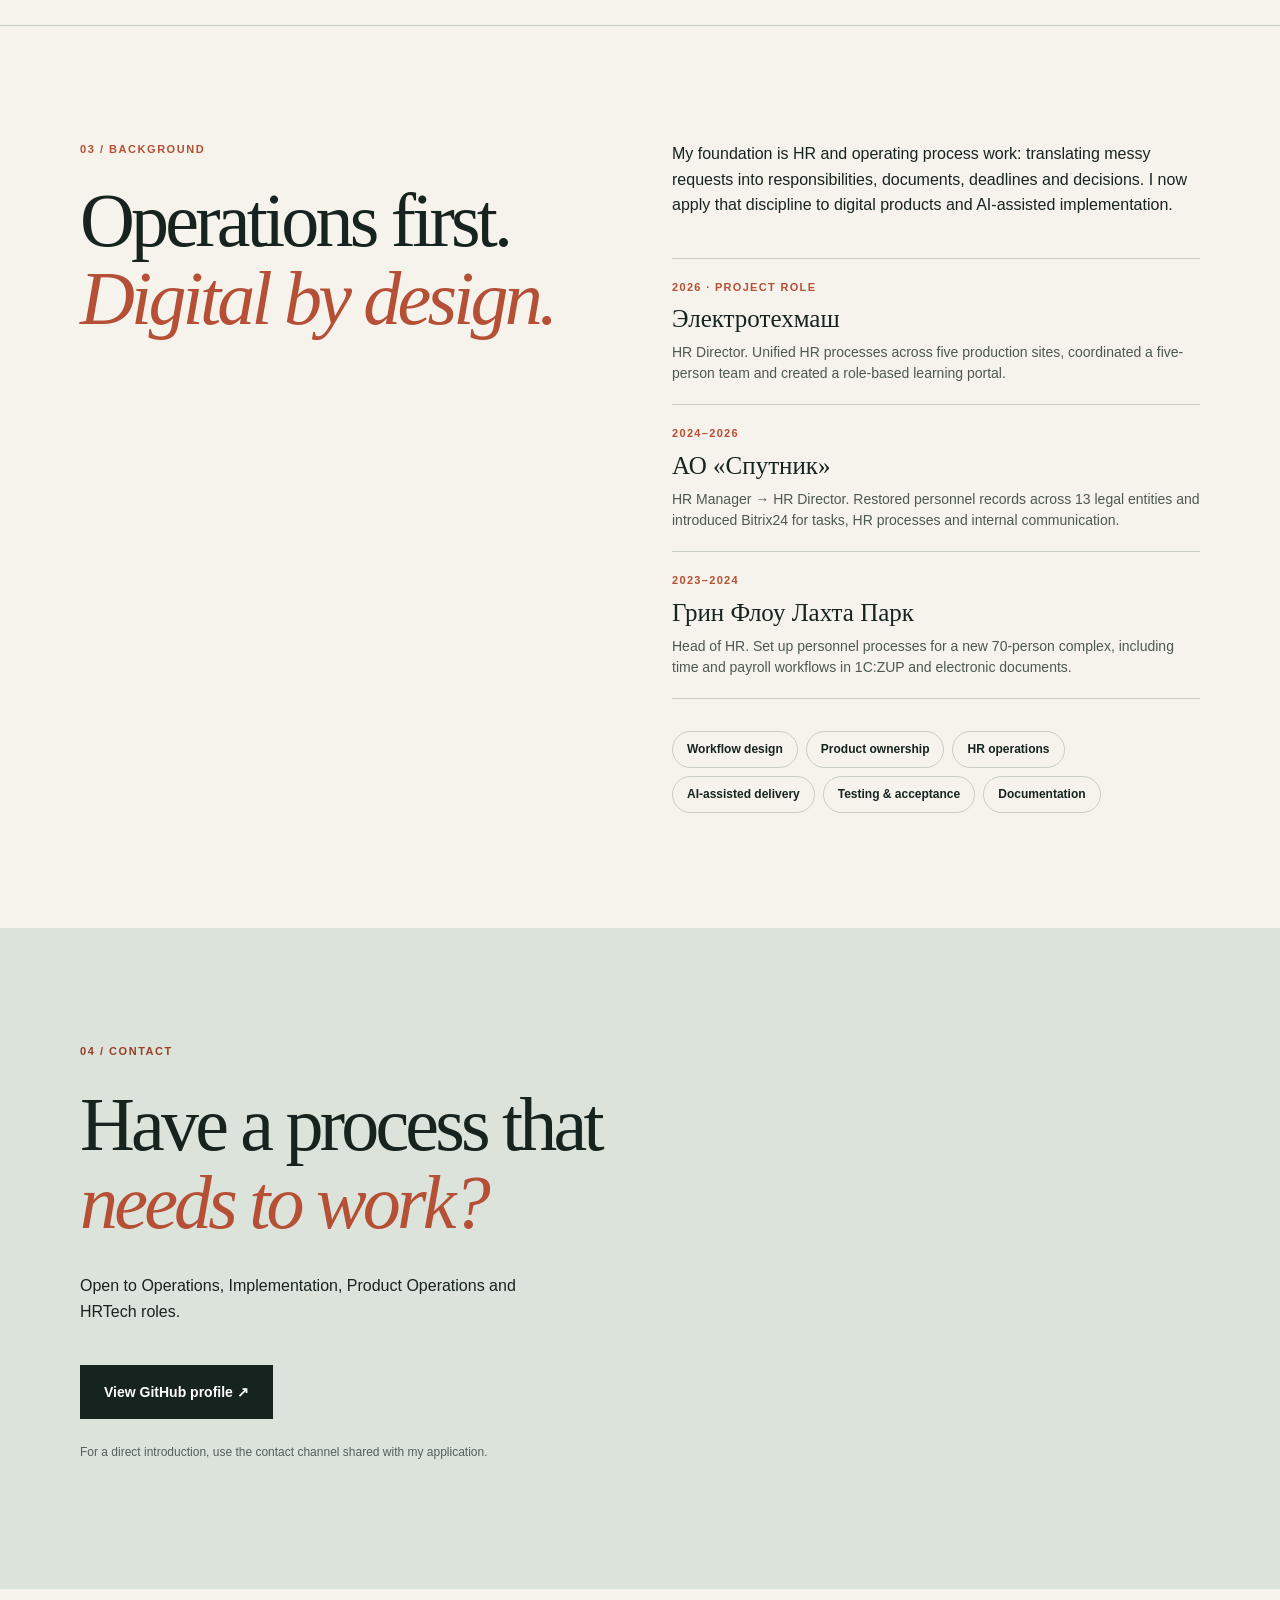
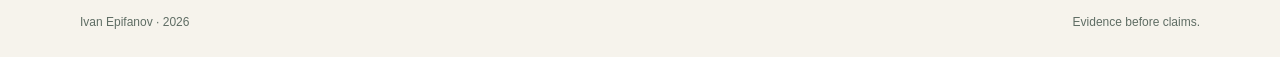
==== commit fe1bb7ea: "Add verified HR operations experience to portfolio" ====
--- a/index.html
+++ b/index.html
@@ -26,7 +26,7 @@
       </div>
     </div></section>
     <section id="approach" class="section wrap"><div class="section-top"><div><p class="kicker">02 / How I work</p><h2>AI expands delivery.<br><em>Responsibility stays human.</em></h2></div></div><div class="approach-grid"><div class="numbered"><span>01</span><h3>Frame the problem</h3><p>Find the user, the bottleneck and the next observable outcome. Set scope before choosing technology.</p></div><div class="numbered"><span>02</span><h3>Direct implementation</h3><p>Translate decisions into requirements and bounded tasks for Codex and other tools. Review artifacts, edge cases and data boundaries.</p></div><div class="numbered"><span>03</span><h3>Verify and accept</h3><p>Test a real user path, inspect the interface, check deployment and distinguish technical readiness from business impact.</p></div></div><div class="disclosure"><span class="mono">AI DISCLOSURE</span><p>I use AI agents as implementation partners. I retain responsibility for product direction, requirements, test criteria and acceptance. Case studies name what was generated, checked and still unverified.</p></div></section>
-    <section id="experience" class="section experience-section"><div class="wrap experience-grid"><div><p class="kicker">03 / Background</p><h2>Operations first.<br><em>Digital by design.</em></h2></div><div><p>My foundation is HR and operating process work: translating messy requests into responsibilities, documents, deadlines and decisions. I now apply that discipline to digital products and AI-assisted implementation.</p><p>This portfolio focuses on observable product work. It does not present me as a senior software engineer or turn unmeasured outcomes into growth claims.</p><div class="capabilities"><span>Workflow design</span><span>Product ownership</span><span>HR operations</span><span>AI-assisted delivery</span><span>Testing &amp; acceptance</span><span>Documentation</span></div></div></div></section>
+    <section id="experience" class="section experience-section"><div class="wrap experience-grid"><div><p class="kicker">03 / Background</p><h2>Operations first.<br><em>Digital by design.</em></h2></div><div><p>My foundation is HR and operating process work: translating messy requests into responsibilities, documents, deadlines and decisions. I now apply that discipline to digital products and AI-assisted implementation.</p><div class="experience-list" aria-label="Selected professional experience"><article><span>2026 · Project role</span><h3>Электротехмаш</h3><p>HR Director. Unified HR processes across five production sites, coordinated a five-person team and created a role-based learning portal.</p></article><article><span>2024–2026</span><h3>АО «Спутник»</h3><p>HR Manager → HR Director. Restored personnel records across 13 legal entities and introduced Bitrix24 for tasks, HR processes and internal communication.</p></article><article><span>2023–2024</span><h3>Грин Флоу Лахта Парк</h3><p>Head of HR. Set up personnel processes for a new 70-person complex, including time and payroll workflows in 1C:ZUP and electronic documents.</p></article></div><div class="capabilities"><span>Workflow design</span><span>Product ownership</span><span>HR operations</span><span>AI-assisted delivery</span><span>Testing &amp; acceptance</span><span>Documentation</span></div></div></div></section>
     <section id="contact" class="contact-section"><div class="wrap"><p class="kicker">04 / Contact</p><h2>Have a process that<br><em>needs to work?</em></h2><p>Open to Operations, Implementation, Product Operations and HRTech roles.</p><a class="button" href="https://github.com/Ejonnyss" target="_blank" rel="noopener noreferrer">View GitHub profile ↗</a><p class="contact-note">For a direct introduction, use the contact channel shared with my application.</p></div></section>
   </main>
   <footer class="footer"><div class="wrap"><span>Ivan Epifanov · 2026</span><span>Evidence before claims.</span></div></footer>
--- a/assets/site.css
+++ b/assets/site.css
@@ -4,3 +4,4 @@
 @media(prefers-reduced-motion:reduce){html{scroll-behavior:auto}*{transition:none!important}}
 
 nav a,.card-links a,.text-link,.back-link{display:inline-flex;align-items:center;min-height:44px}.dark-section .kicker{color:#d8785b}.contact-section .kicker{color:#9b3e28}
+.experience-list{margin-top:40px;border-top:1px solid var(--line)}.experience-list article{padding:20px 0;border-bottom:1px solid var(--line)}.experience-list article span{display:block;color:var(--rust);font-size:11px;letter-spacing:.12em;text-transform:uppercase;font-weight:700}.experience-list h3{font:400 25px/1.2 var(--display);margin:8px 0}.experience-list article p{font-size:14px;line-height:1.5;color:#4c5851;margin:0}
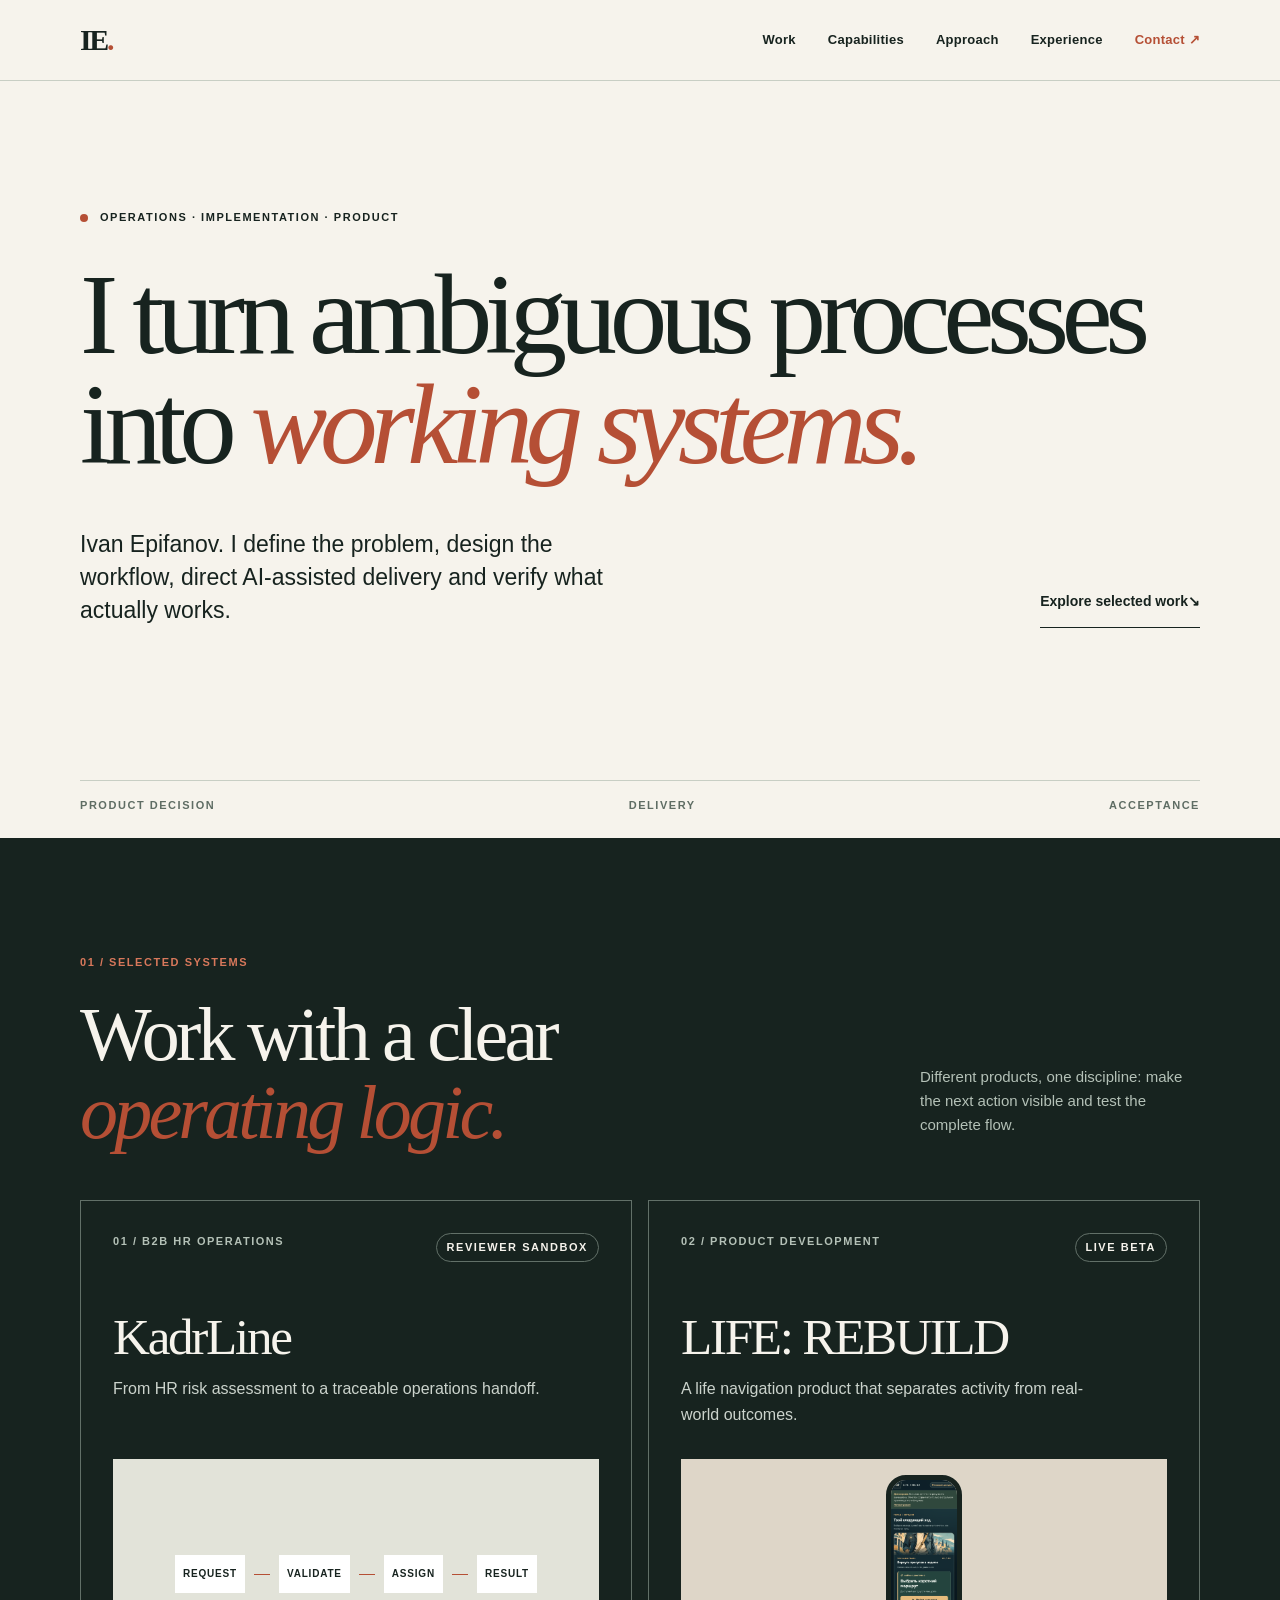
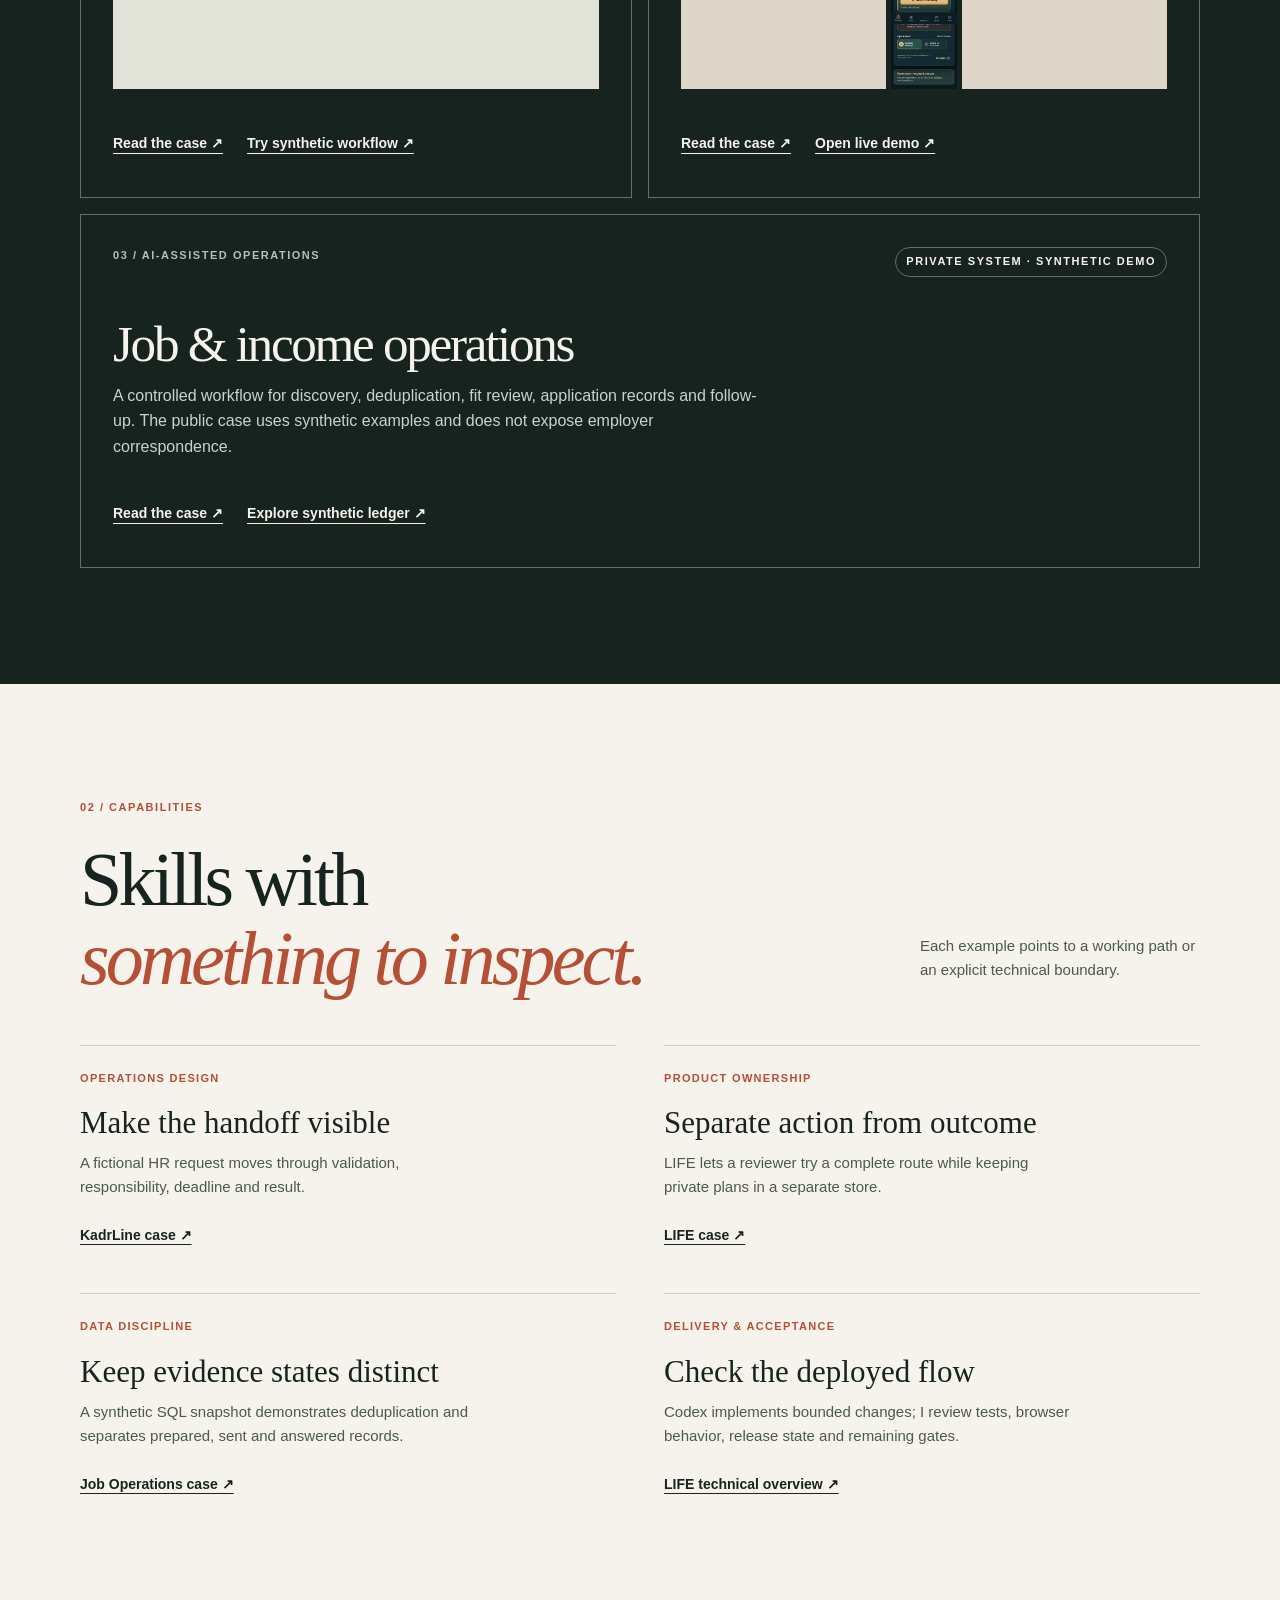
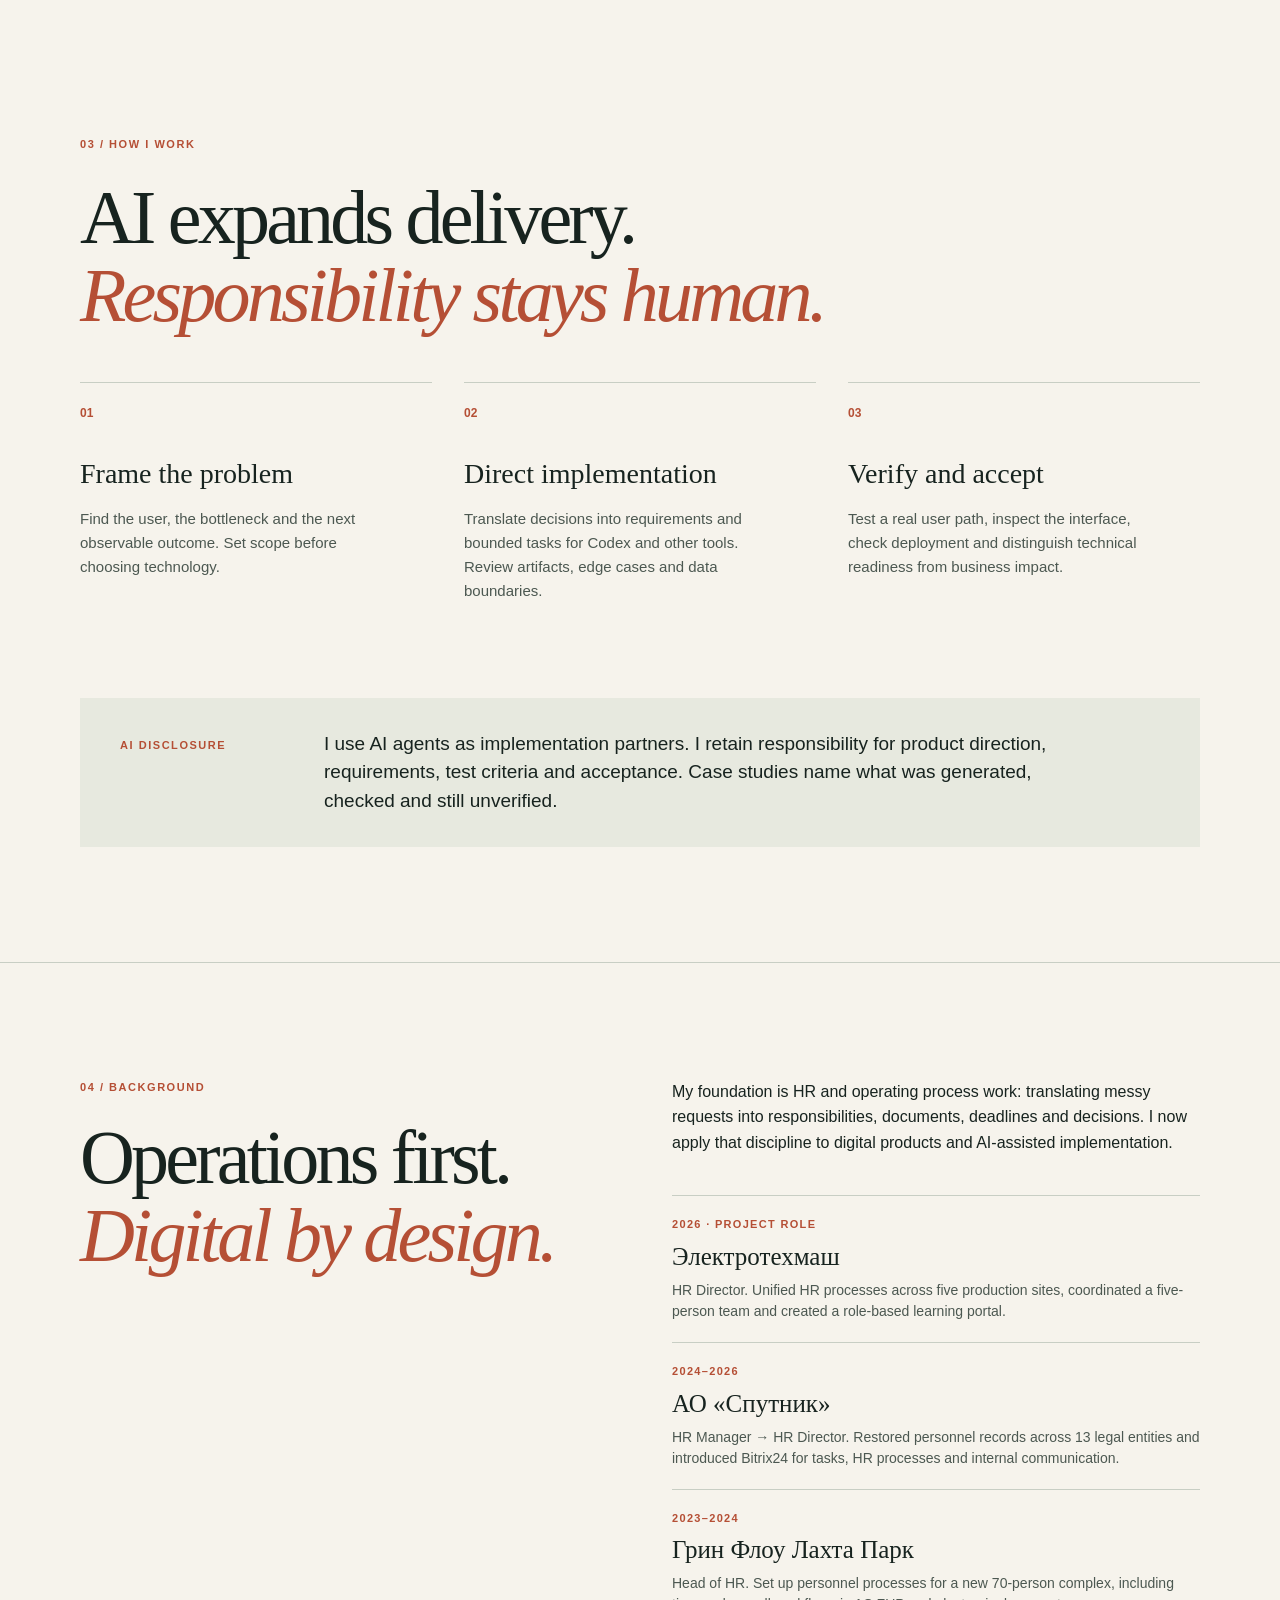
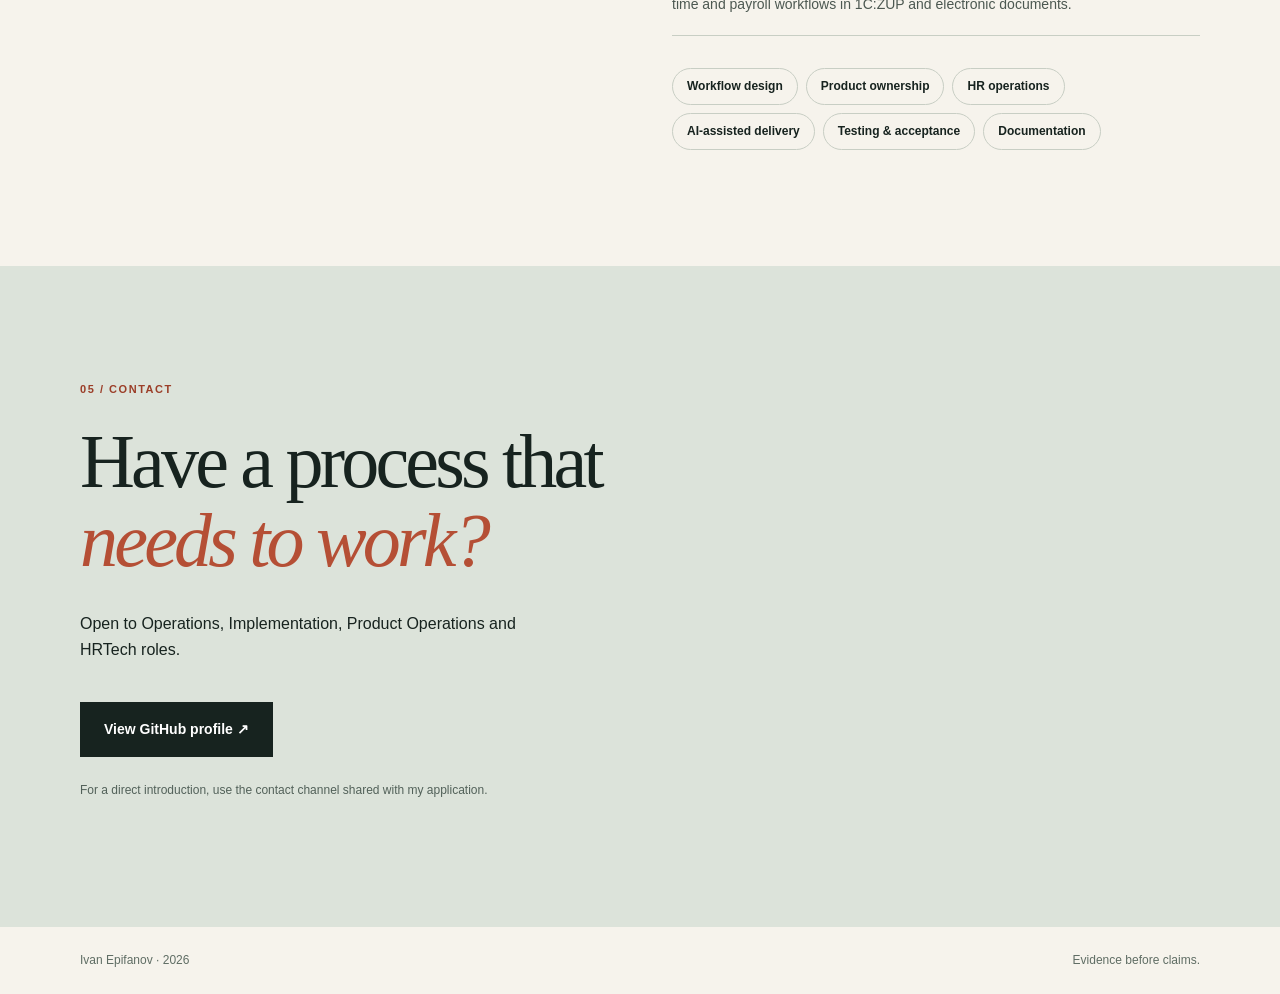
==== commit 815fa1b4: "Link portfolio capabilities to inspectable evidence" ====
--- a/index.html
+++ b/index.html
@@ -10,7 +10,7 @@
 </head>
 <body>
   <a class="skip" href="#main">Skip to content</a>
-  <header class="site-header"><div class="wrap nav"><a class="brand" href="./" aria-label="Ivan Epifanov, home">IE<span class="brand-dot">.</span></a><nav aria-label="Primary"><a href="#work">Work</a><a href="#approach">Approach</a><a href="#experience">Experience</a><a class="nav-contact" href="#contact">Contact ↗</a></nav></div></header>
+  <header class="site-header"><div class="wrap nav"><a class="brand" href="./" aria-label="Ivan Epifanov, home">IE<span class="brand-dot">.</span></a><nav aria-label="Primary"><a href="#work">Work</a><a href="#capabilities">Capabilities</a><a href="#approach">Approach</a><a href="#experience">Experience</a><a class="nav-contact" href="#contact">Contact ↗</a></nav></div></header>
   <main id="main">
     <section class="hero wrap">
       <div class="eyebrow"><span class="status-dot"></span> Operations · Implementation · Product</div>
@@ -25,9 +25,10 @@
         <article class="case-card case-card-wide"><div class="case-meta"><span>03 / AI-assisted operations</span><span class="pill">Private system · synthetic demo</span></div><h3>Job &amp; income operations</h3><p>A controlled workflow for discovery, deduplication, fit review, application records and follow-up. The public case uses synthetic examples and does not expose employer correspondence.</p><div class="card-links"><a href="cases/job-operations.html">Read the case ↗</a><a href="demos/job-operations/">Explore synthetic ledger ↗</a></div></article>
       </div>
     </div></section>
-    <section id="approach" class="section wrap"><div class="section-top"><div><p class="kicker">02 / How I work</p><h2>AI expands delivery.<br><em>Responsibility stays human.</em></h2></div></div><div class="approach-grid"><div class="numbered"><span>01</span><h3>Frame the problem</h3><p>Find the user, the bottleneck and the next observable outcome. Set scope before choosing technology.</p></div><div class="numbered"><span>02</span><h3>Direct implementation</h3><p>Translate decisions into requirements and bounded tasks for Codex and other tools. Review artifacts, edge cases and data boundaries.</p></div><div class="numbered"><span>03</span><h3>Verify and accept</h3><p>Test a real user path, inspect the interface, check deployment and distinguish technical readiness from business impact.</p></div></div><div class="disclosure"><span class="mono">AI DISCLOSURE</span><p>I use AI agents as implementation partners. I retain responsibility for product direction, requirements, test criteria and acceptance. Case studies name what was generated, checked and still unverified.</p></div></section>
-    <section id="experience" class="section experience-section"><div class="wrap experience-grid"><div><p class="kicker">03 / Background</p><h2>Operations first.<br><em>Digital by design.</em></h2></div><div><p>My foundation is HR and operating process work: translating messy requests into responsibilities, documents, deadlines and decisions. I now apply that discipline to digital products and AI-assisted implementation.</p><div class="experience-list" aria-label="Selected professional experience"><article><span>2026 · Project role</span><h3>Электротехмаш</h3><p>HR Director. Unified HR processes across five production sites, coordinated a five-person team and created a role-based learning portal.</p></article><article><span>2024–2026</span><h3>АО «Спутник»</h3><p>HR Manager → HR Director. Restored personnel records across 13 legal entities and introduced Bitrix24 for tasks, HR processes and internal communication.</p></article><article><span>2023–2024</span><h3>Грин Флоу Лахта Парк</h3><p>Head of HR. Set up personnel processes for a new 70-person complex, including time and payroll workflows in 1C:ZUP and electronic documents.</p></article></div><div class="capabilities"><span>Workflow design</span><span>Product ownership</span><span>HR operations</span><span>AI-assisted delivery</span><span>Testing &amp; acceptance</span><span>Documentation</span></div></div></div></section>
-    <section id="contact" class="contact-section"><div class="wrap"><p class="kicker">04 / Contact</p><h2>Have a process that<br><em>needs to work?</em></h2><p>Open to Operations, Implementation, Product Operations and HRTech roles.</p><a class="button" href="https://github.com/Ejonnyss" target="_blank" rel="noopener noreferrer">View GitHub profile ↗</a><p class="contact-note">For a direct introduction, use the contact channel shared with my application.</p></div></section>
+    <section id="capabilities" class="section wrap capability-section"><div class="section-top"><div><p class="kicker">02 / Capabilities</p><h2>Skills with<br><em>something to inspect.</em></h2></div><p class="capability-intro">Each example points to a working path or an explicit technical boundary.</p></div><div class="capability-grid"><article><span>OPERATIONS DESIGN</span><h3>Make the handoff visible</h3><p>A fictional HR request moves through validation, responsibility, deadline and result.</p><a href="cases/kadrline.html">KadrLine case ↗</a></article><article><span>PRODUCT OWNERSHIP</span><h3>Separate action from outcome</h3><p>LIFE lets a reviewer try a complete route while keeping private plans in a separate store.</p><a href="cases/life.html">LIFE case ↗</a></article><article><span>DATA DISCIPLINE</span><h3>Keep evidence states distinct</h3><p>A synthetic SQL snapshot demonstrates deduplication and separates prepared, sent and answered records.</p><a href="cases/job-operations.html">Job Operations case ↗</a></article><article><span>DELIVERY &amp; ACCEPTANCE</span><h3>Check the deployed flow</h3><p>Codex implements bounded changes; I review tests, browser behavior, release state and remaining gates.</p><a href="https://github.com/Ejonnyss/ivan-operations-portfolio/blob/main/technical/life-v3.md" target="_blank" rel="noopener noreferrer">LIFE technical overview ↗</a></article></div></section>
+    <section id="approach" class="section wrap"><div class="section-top"><div><p class="kicker">03 / How I work</p><h2>AI expands delivery.<br><em>Responsibility stays human.</em></h2></div></div><div class="approach-grid"><div class="numbered"><span>01</span><h3>Frame the problem</h3><p>Find the user, the bottleneck and the next observable outcome. Set scope before choosing technology.</p></div><div class="numbered"><span>02</span><h3>Direct implementation</h3><p>Translate decisions into requirements and bounded tasks for Codex and other tools. Review artifacts, edge cases and data boundaries.</p></div><div class="numbered"><span>03</span><h3>Verify and accept</h3><p>Test a real user path, inspect the interface, check deployment and distinguish technical readiness from business impact.</p></div></div><div class="disclosure"><span class="mono">AI DISCLOSURE</span><p>I use AI agents as implementation partners. I retain responsibility for product direction, requirements, test criteria and acceptance. Case studies name what was generated, checked and still unverified.</p></div></section>
+    <section id="experience" class="section experience-section"><div class="wrap experience-grid"><div><p class="kicker">04 / Background</p><h2>Operations first.<br><em>Digital by design.</em></h2></div><div><p>My foundation is HR and operating process work: translating messy requests into responsibilities, documents, deadlines and decisions. I now apply that discipline to digital products and AI-assisted implementation.</p><div class="experience-list" aria-label="Selected professional experience"><article><span>2026 · Project role</span><h3>Электротехмаш</h3><p>HR Director. Unified HR processes across five production sites, coordinated a five-person team and created a role-based learning portal.</p></article><article><span>2024–2026</span><h3>АО «Спутник»</h3><p>HR Manager → HR Director. Restored personnel records across 13 legal entities and introduced Bitrix24 for tasks, HR processes and internal communication.</p></article><article><span>2023–2024</span><h3>Грин Флоу Лахта Парк</h3><p>Head of HR. Set up personnel processes for a new 70-person complex, including time and payroll workflows in 1C:ZUP and electronic documents.</p></article></div><div class="capabilities"><span>Workflow design</span><span>Product ownership</span><span>HR operations</span><span>AI-assisted delivery</span><span>Testing &amp; acceptance</span><span>Documentation</span></div></div></div></section>
+    <section id="contact" class="contact-section"><div class="wrap"><p class="kicker">05 / Contact</p><h2>Have a process that<br><em>needs to work?</em></h2><p>Open to Operations, Implementation, Product Operations and HRTech roles.</p><a class="button" href="https://github.com/Ejonnyss" target="_blank" rel="noopener noreferrer">View GitHub profile ↗</a><p class="contact-note">For a direct introduction, use the contact channel shared with my application.</p></div></section>
   </main>
   <footer class="footer"><div class="wrap"><span>Ivan Epifanov · 2026</span><span>Evidence before claims.</span></div></footer>
 </body>
--- a/assets/site.css
+++ b/assets/site.css
@@ -5,3 +5,4 @@
 
 nav a,.card-links a,.text-link,.back-link{display:inline-flex;align-items:center;min-height:44px}.dark-section .kicker{color:#d8785b}.contact-section .kicker{color:#9b3e28}
 .experience-list{margin-top:40px;border-top:1px solid var(--line)}.experience-list article{padding:20px 0;border-bottom:1px solid var(--line)}.experience-list article span{display:block;color:var(--rust);font-size:11px;letter-spacing:.12em;text-transform:uppercase;font-weight:700}.experience-list h3{font:400 25px/1.2 var(--display);margin:8px 0}.experience-list article p{font-size:14px;line-height:1.5;color:#4c5851;margin:0}
+.capability-intro{max-width:280px;color:#4c5851;font-size:15px}.capability-grid{display:grid;grid-template-columns:repeat(2,minmax(0,1fr));gap:36px 48px}.capability-grid article{border-top:1px solid var(--line);padding-top:18px}.capability-grid article span{font-size:11px;letter-spacing:.12em;color:var(--rust);font-weight:700}.capability-grid h3{font:400 31px/1.16 var(--display);margin:16px 0 10px}.capability-grid p{font-size:15px;color:#4c5851;max-width:410px;margin:0 0 14px}.capability-grid a{display:inline-flex;align-items:center;min-height:44px;font-size:14px;font-weight:700;text-underline-offset:4px}.capability-grid a:hover{color:var(--rust)}@media(max-width:760px){.capability-intro{margin-top:24px}.capability-grid{grid-template-columns:1fr;gap:24px}.capability-grid h3{font-size:27px}}
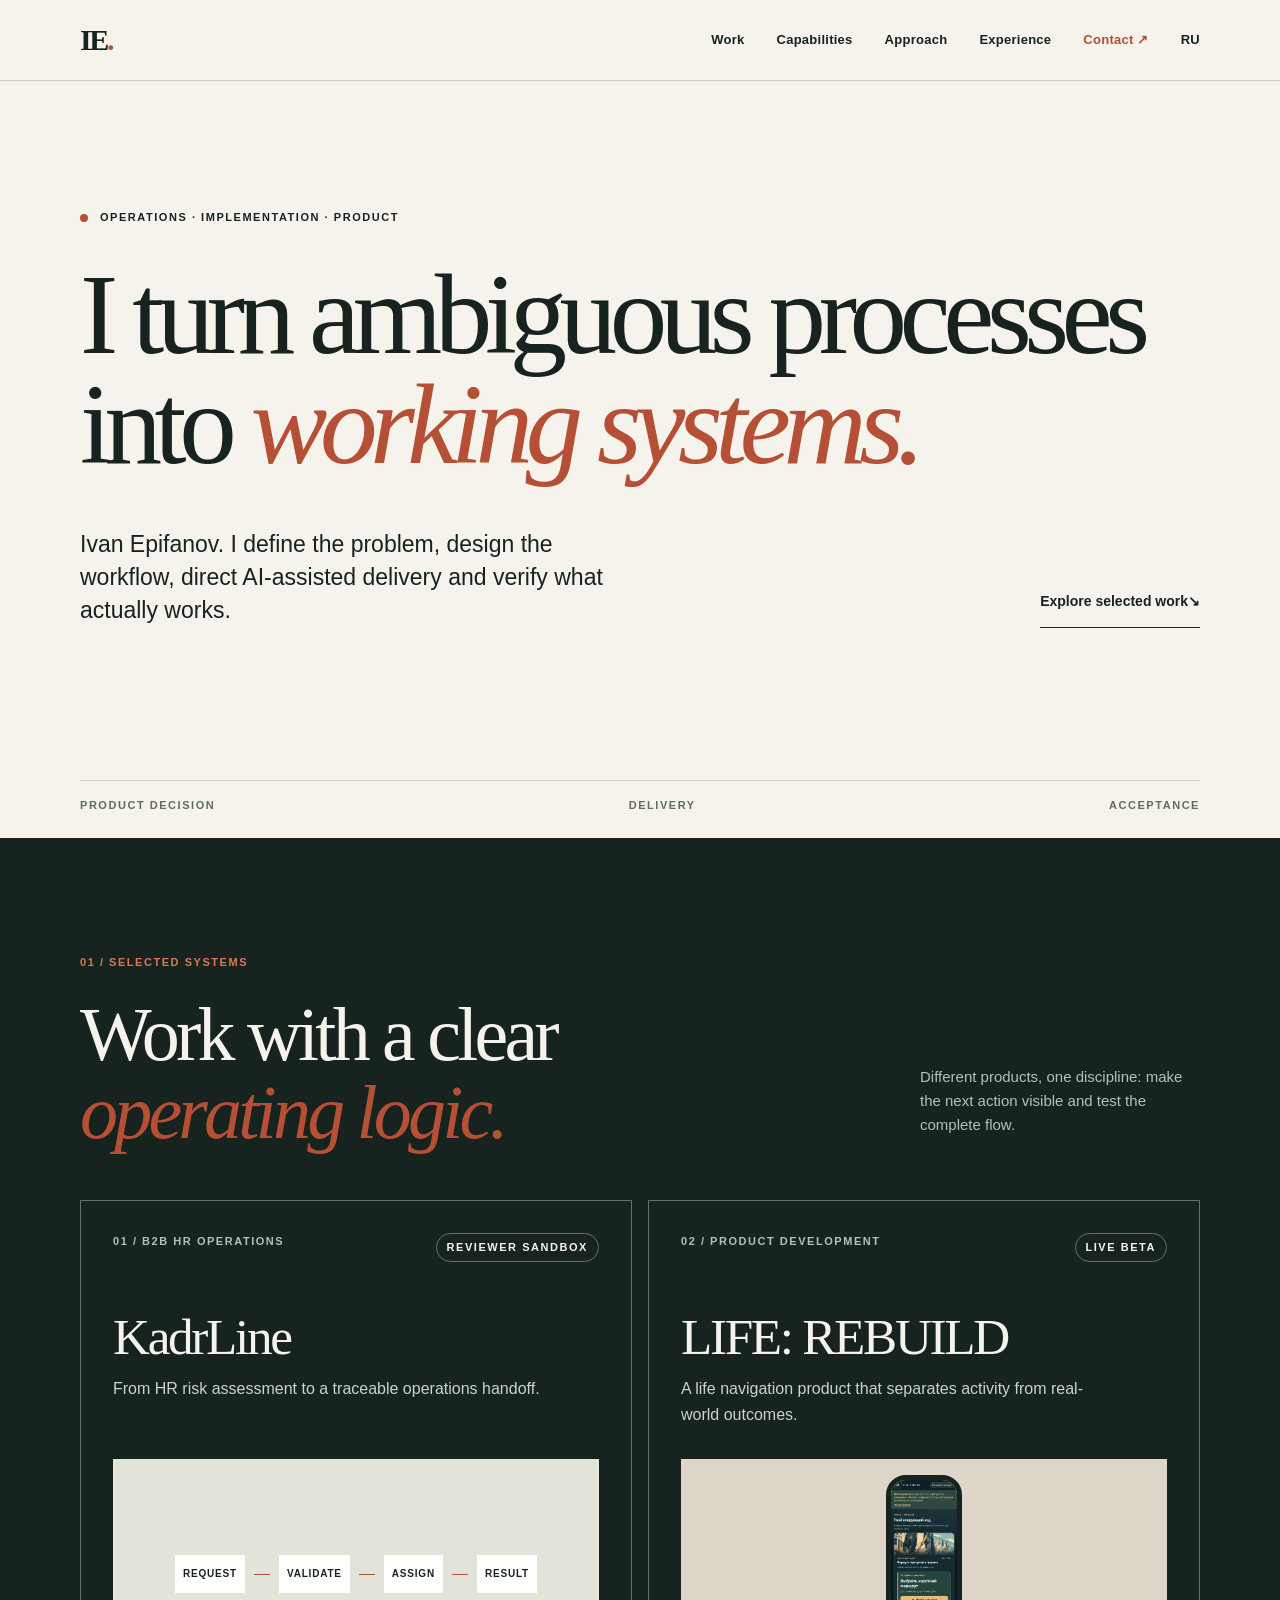
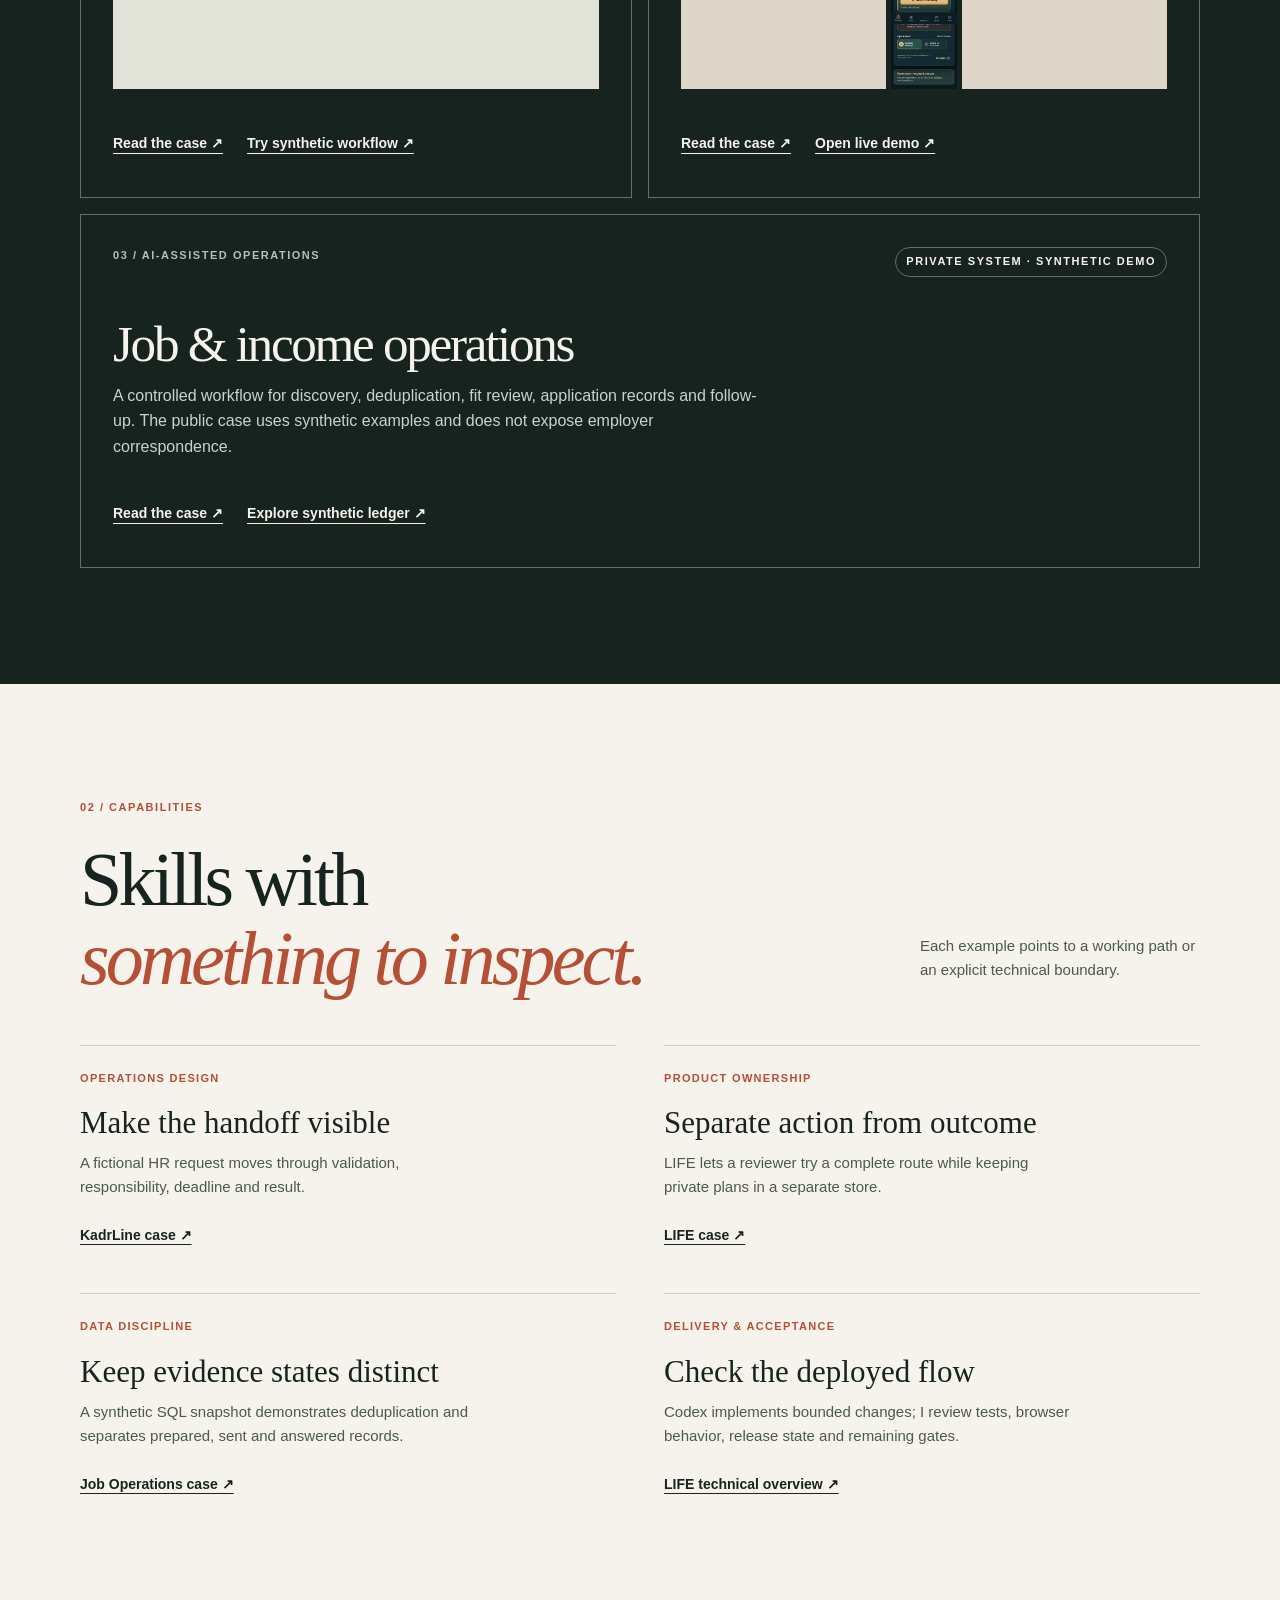
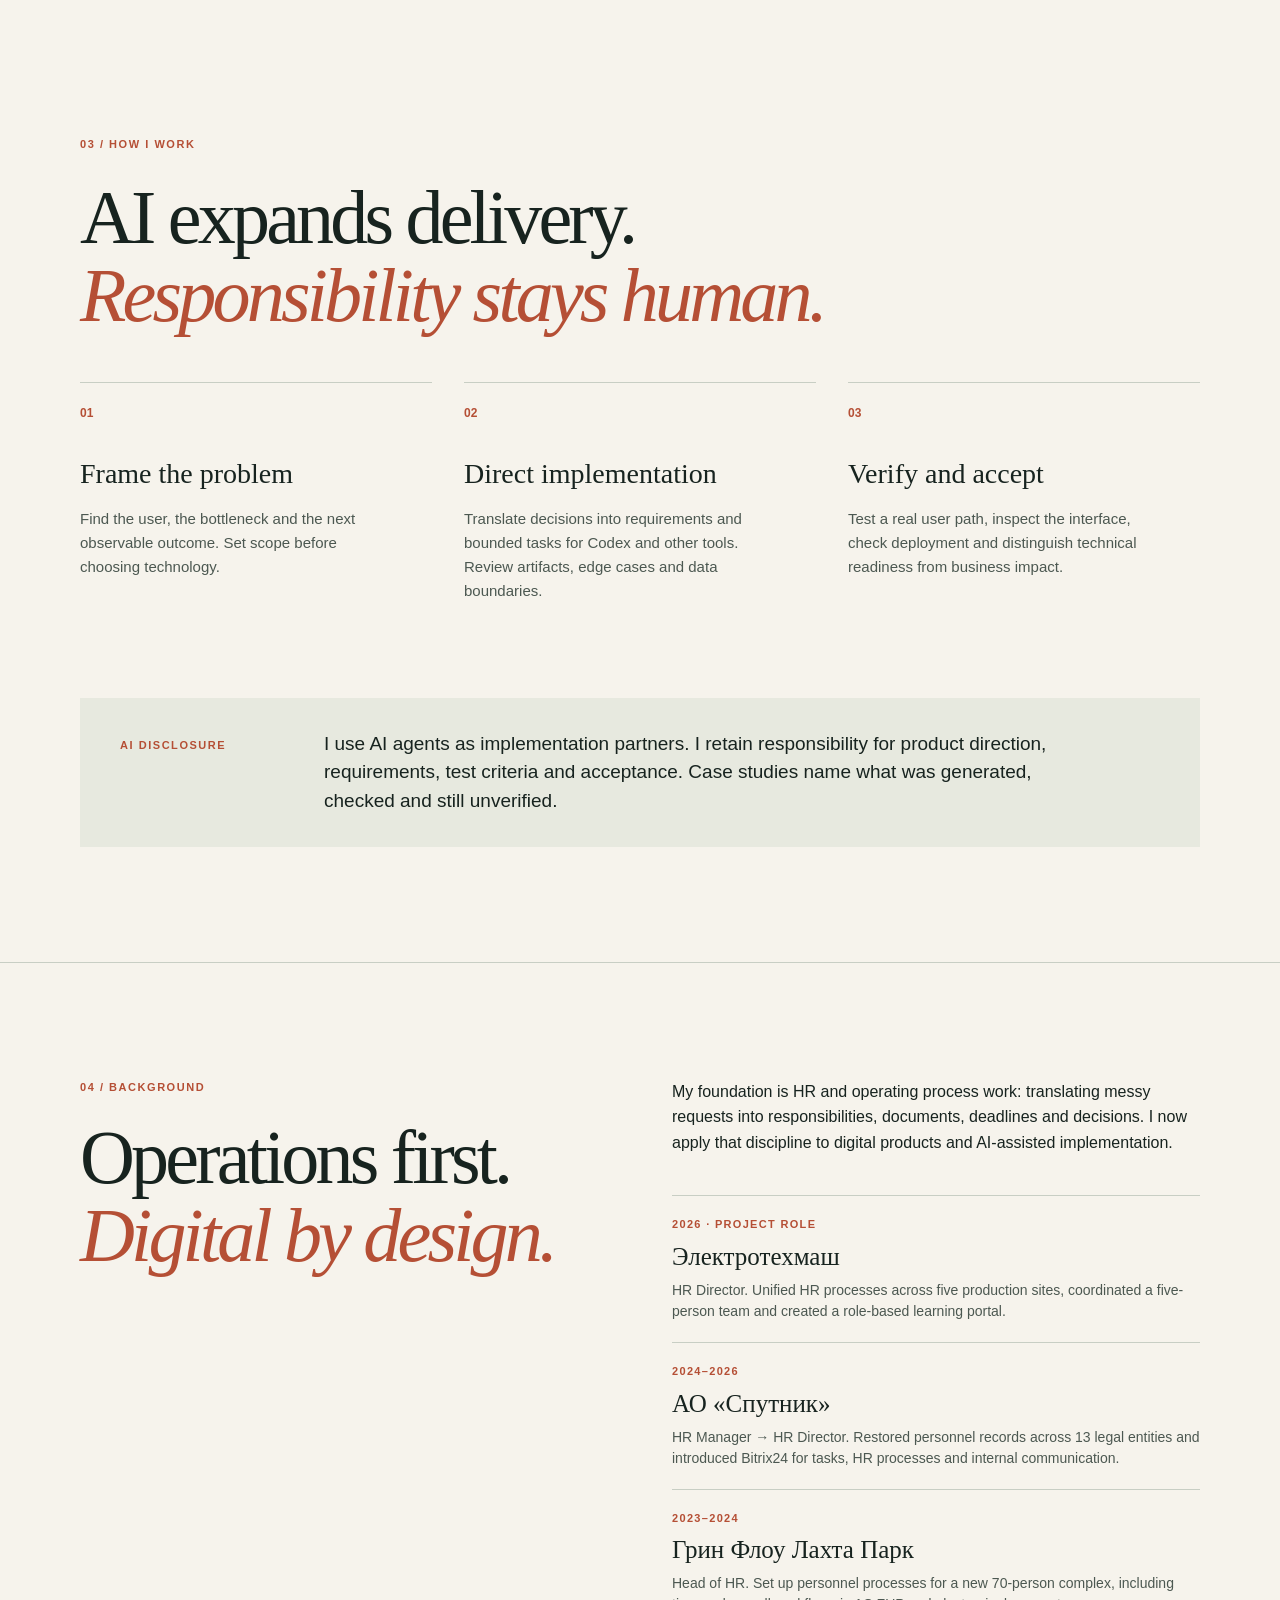
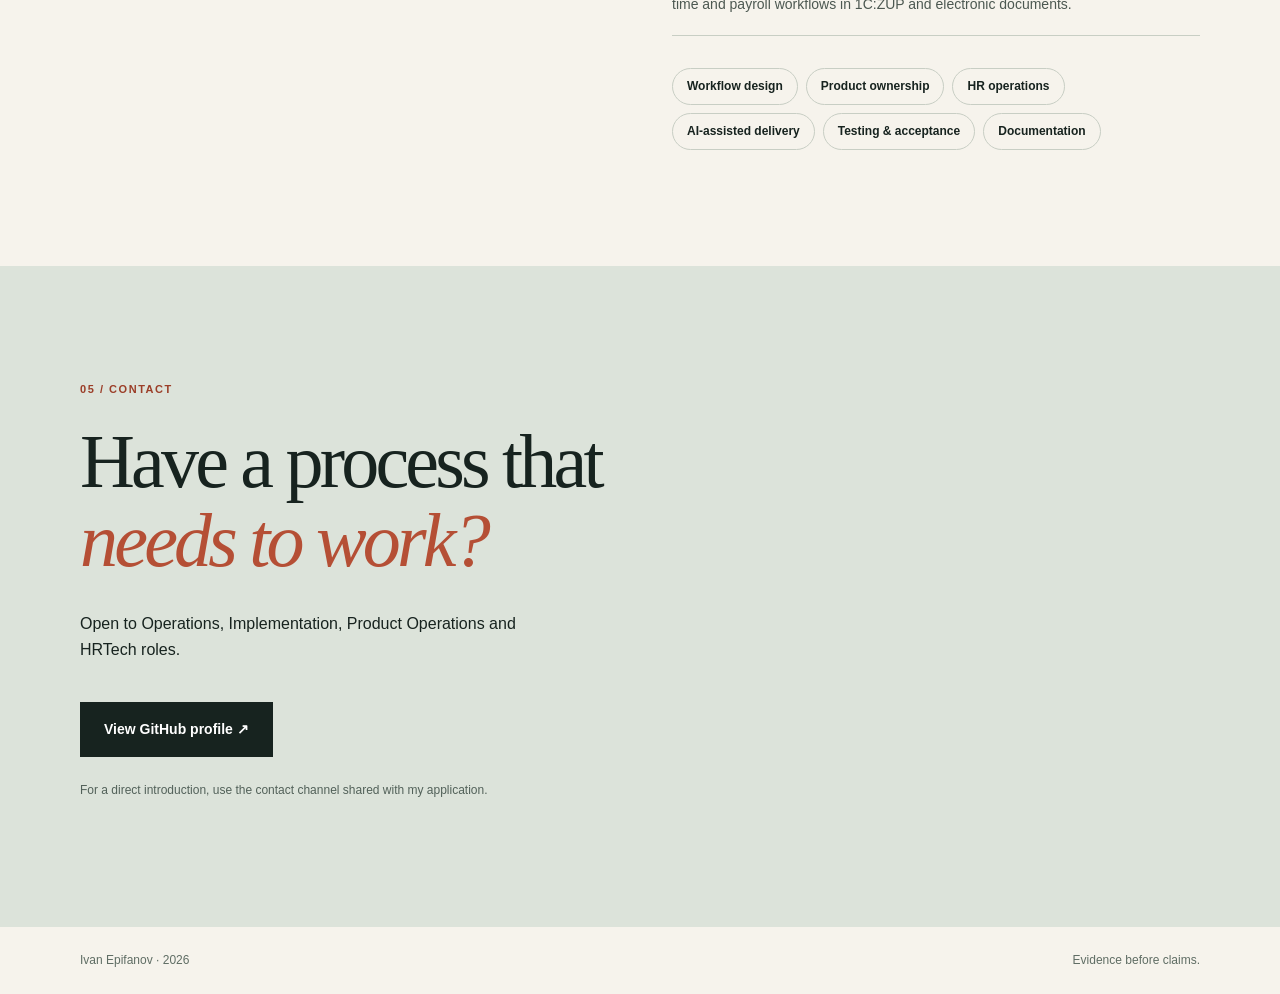
==== commit 104fb8ce: "Add Russian portfolio landing page" ====
--- a/index.html
+++ b/index.html
@@ -10,7 +10,7 @@
 </head>
 <body>
   <a class="skip" href="#main">Skip to content</a>
-  <header class="site-header"><div class="wrap nav"><a class="brand" href="./" aria-label="Ivan Epifanov, home">IE<span class="brand-dot">.</span></a><nav aria-label="Primary"><a href="#work">Work</a><a href="#capabilities">Capabilities</a><a href="#approach">Approach</a><a href="#experience">Experience</a><a class="nav-contact" href="#contact">Contact ↗</a></nav></div></header>
+  <header class="site-header"><div class="wrap nav"><a class="brand" href="./" aria-label="Ivan Epifanov, home">IE<span class="brand-dot">.</span></a><nav aria-label="Primary"><a href="#work">Work</a><a href="#capabilities">Capabilities</a><a href="#approach">Approach</a><a href="#experience">Experience</a><a class="nav-contact" href="#contact">Contact ↗</a><a href="ru/" lang="ru" aria-label="Русская версия">RU</a></nav></div></header>
   <main id="main">
     <section class="hero wrap">
       <div class="eyebrow"><span class="status-dot"></span> Operations · Implementation · Product</div>
--- a/assets/site.css
+++ b/assets/site.css
@@ -6,3 +6,4 @@
 nav a,.card-links a,.text-link,.back-link{display:inline-flex;align-items:center;min-height:44px}.dark-section .kicker{color:#d8785b}.contact-section .kicker{color:#9b3e28}
 .experience-list{margin-top:40px;border-top:1px solid var(--line)}.experience-list article{padding:20px 0;border-bottom:1px solid var(--line)}.experience-list article span{display:block;color:var(--rust);font-size:11px;letter-spacing:.12em;text-transform:uppercase;font-weight:700}.experience-list h3{font:400 25px/1.2 var(--display);margin:8px 0}.experience-list article p{font-size:14px;line-height:1.5;color:#4c5851;margin:0}
 .capability-intro{max-width:280px;color:#4c5851;font-size:15px}.capability-grid{display:grid;grid-template-columns:repeat(2,minmax(0,1fr));gap:36px 48px}.capability-grid article{border-top:1px solid var(--line);padding-top:18px}.capability-grid article span{font-size:11px;letter-spacing:.12em;color:var(--rust);font-weight:700}.capability-grid h3{font:400 31px/1.16 var(--display);margin:16px 0 10px}.capability-grid p{font-size:15px;color:#4c5851;max-width:410px;margin:0 0 14px}.capability-grid a{display:inline-flex;align-items:center;min-height:44px;font-size:14px;font-weight:700;text-underline-offset:4px}.capability-grid a:hover{color:var(--rust)}@media(max-width:760px){.capability-intro{margin-top:24px}.capability-grid{grid-template-columns:1fr;gap:24px}.capability-grid h3{font-size:27px}}
+@media(max-width:360px){.ru-page h2{font-size:40px}}
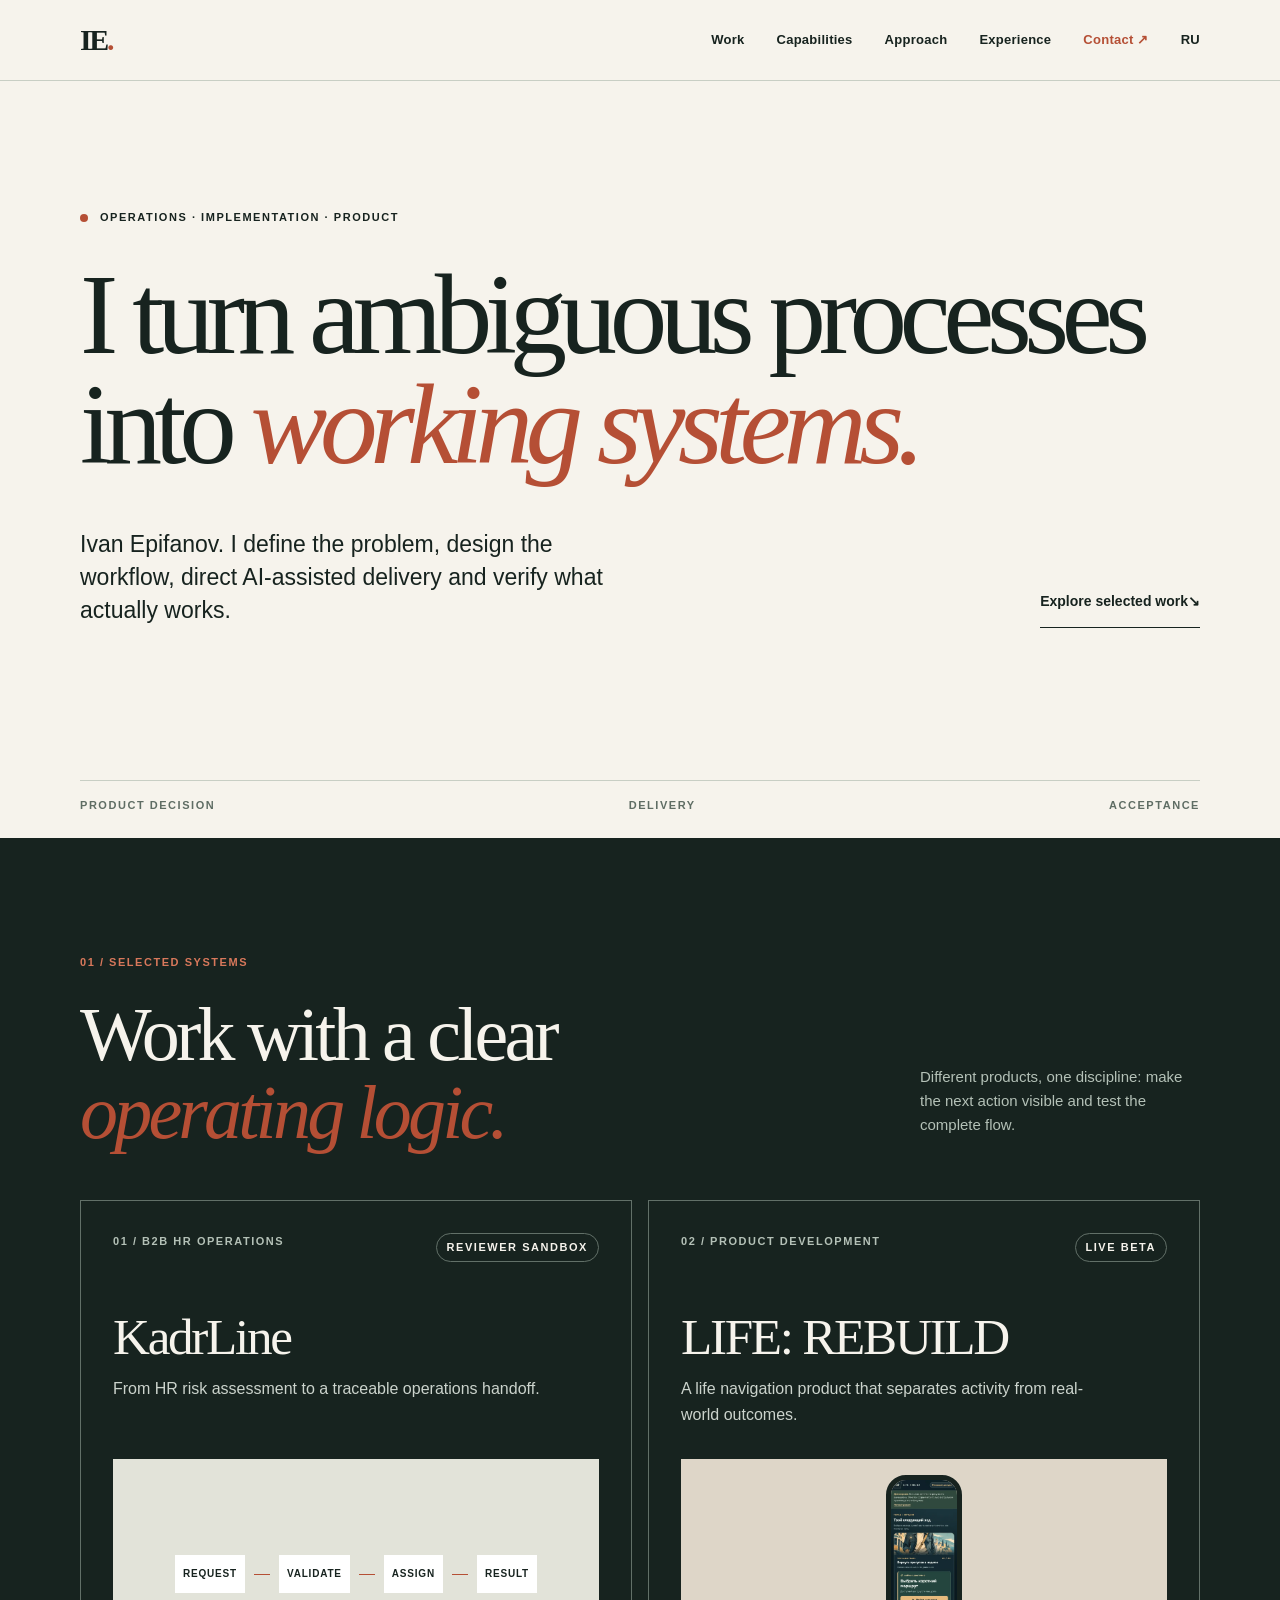
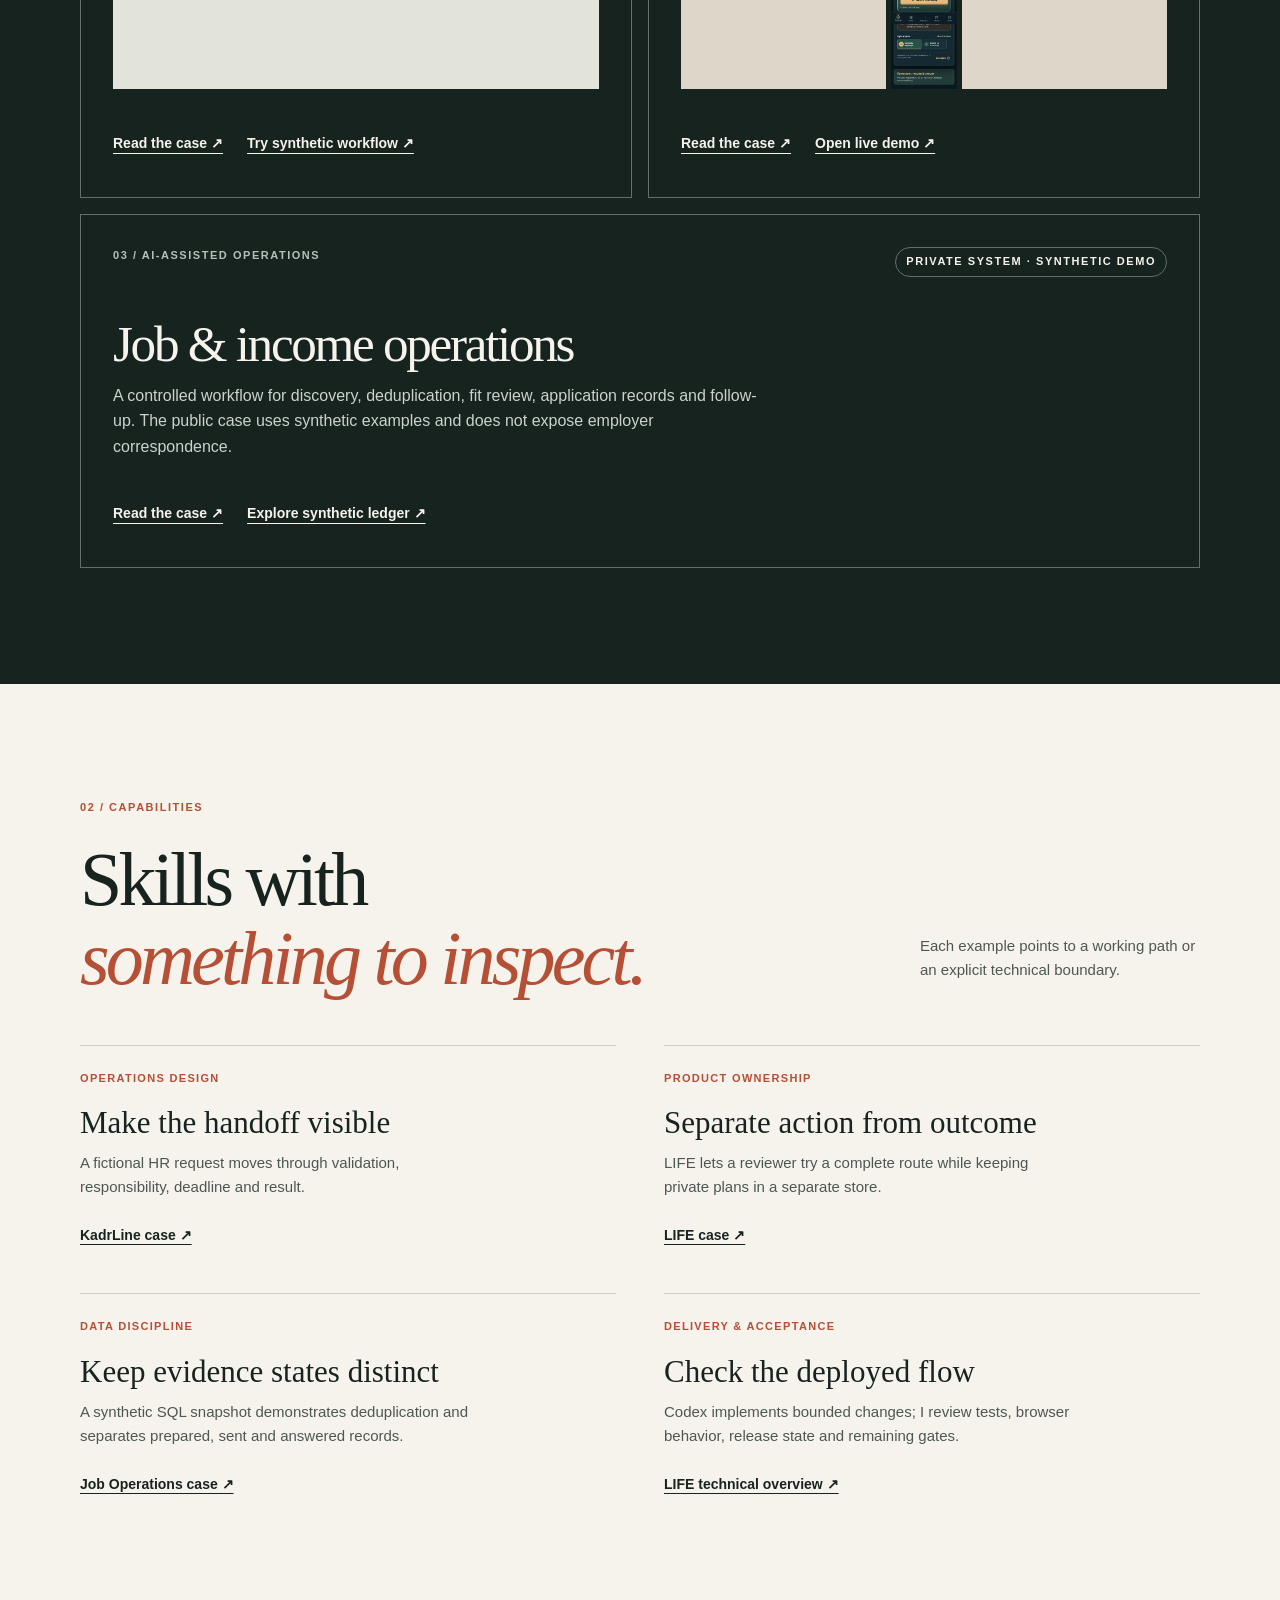
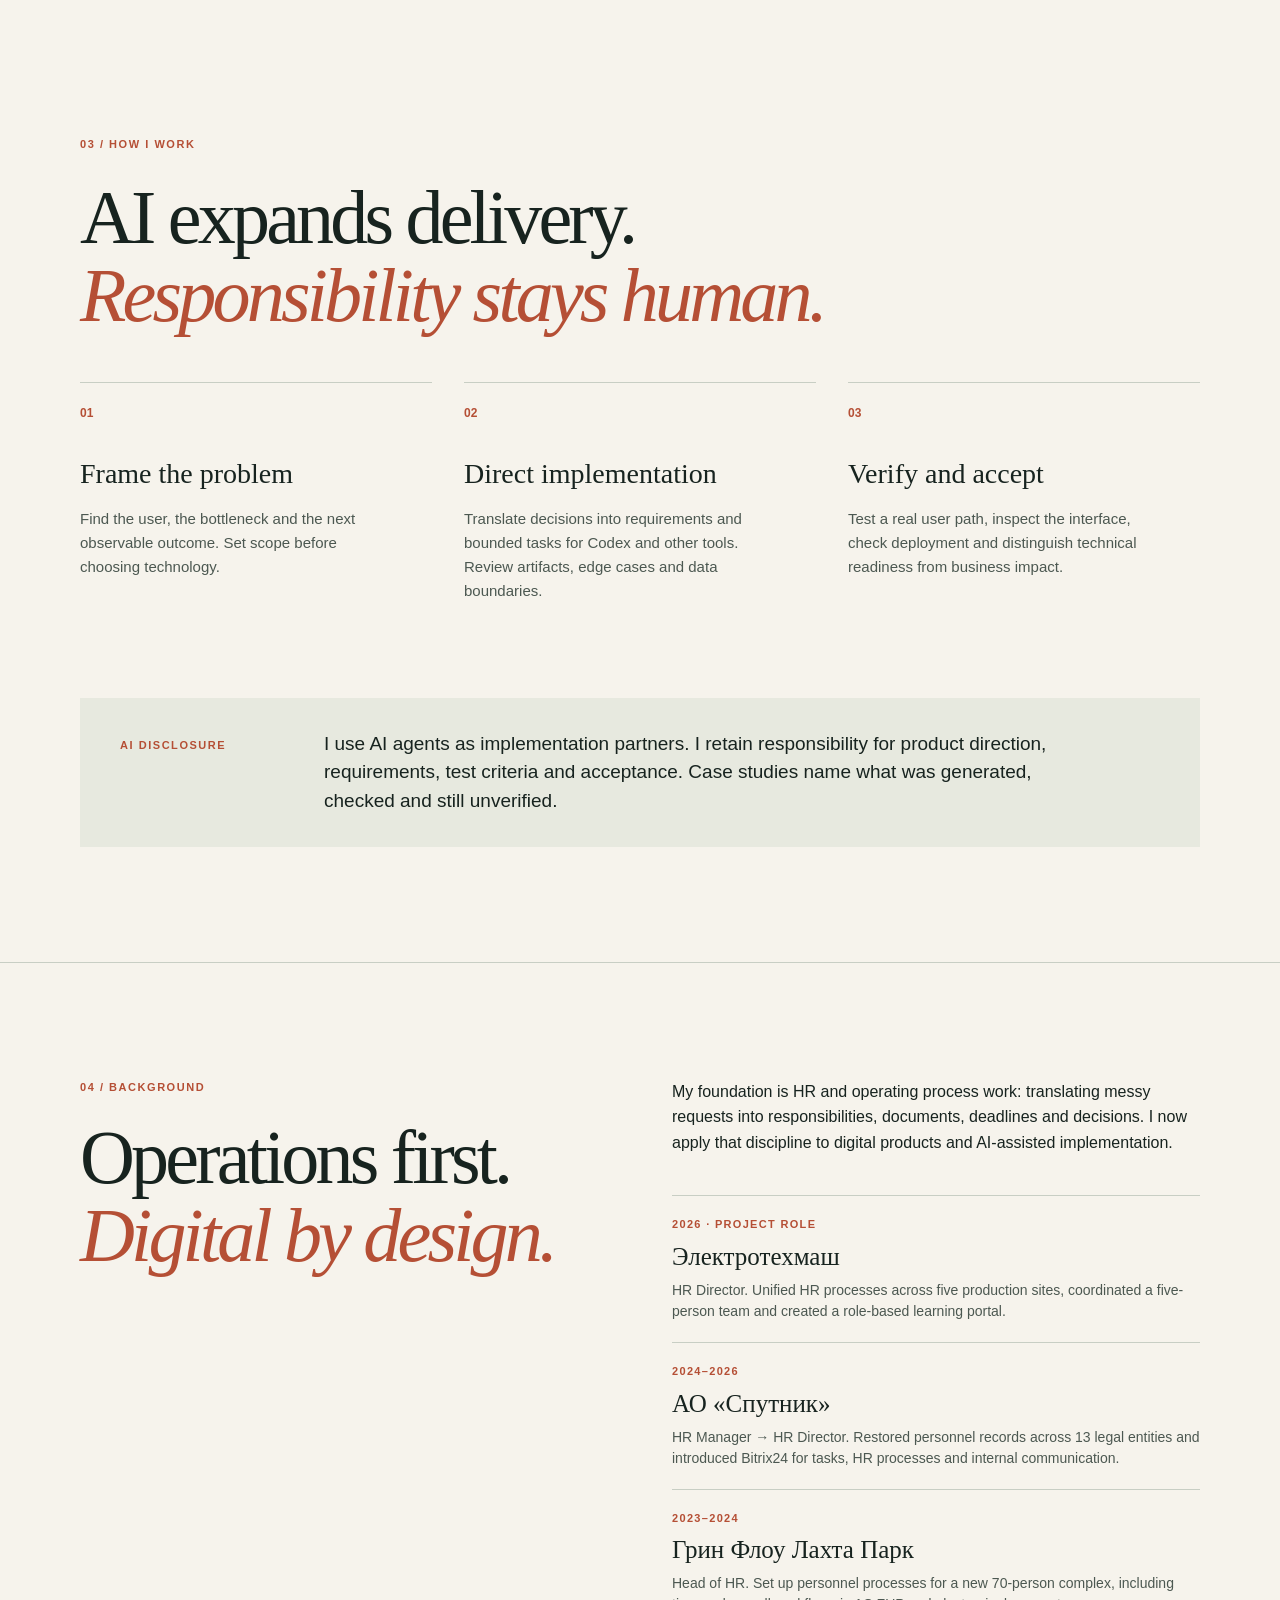
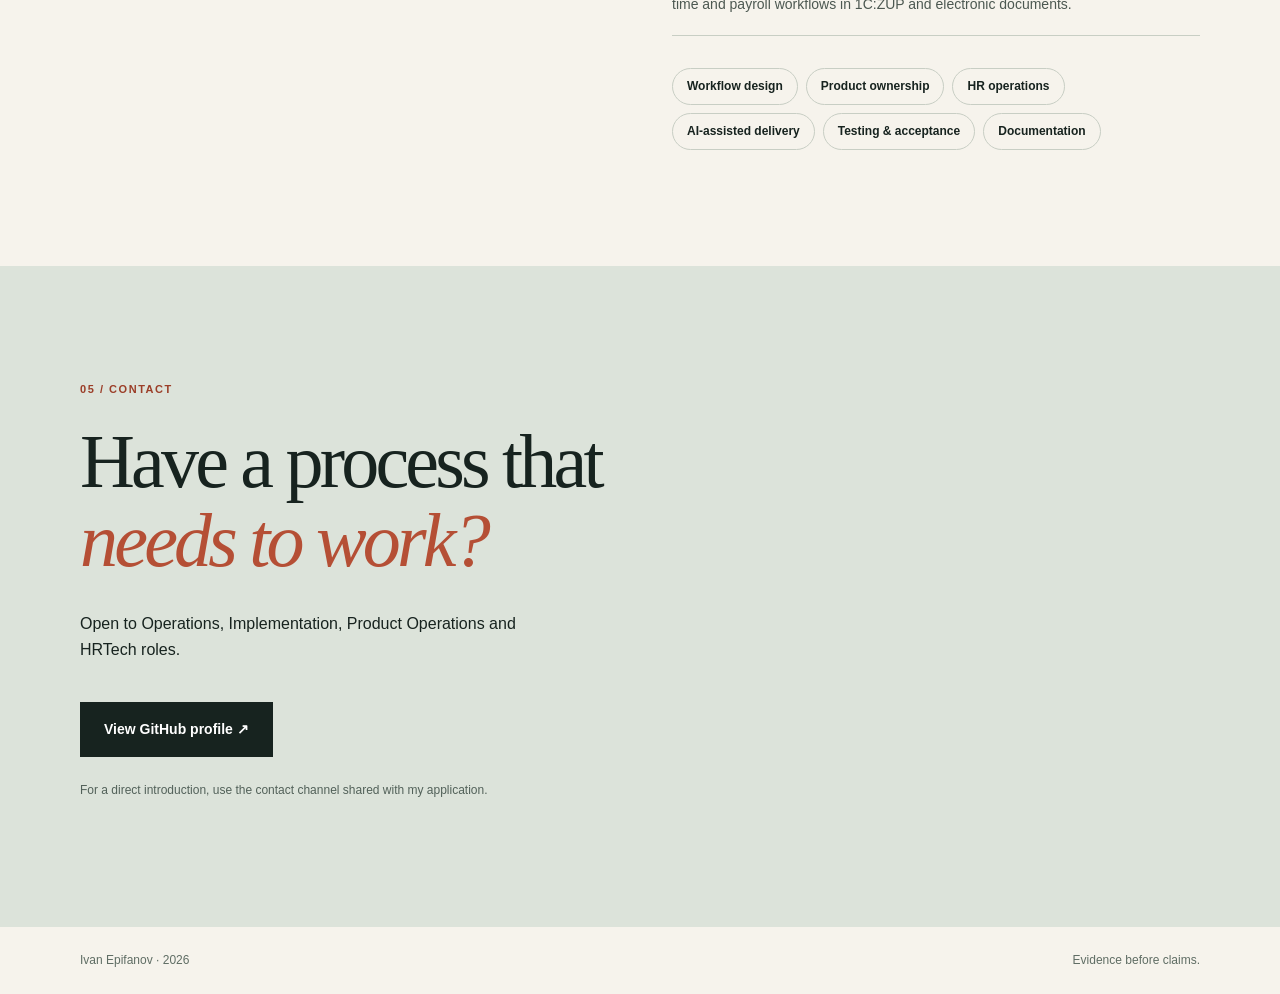
==== commit add0fe04: "Serve optimized Life screenshot in portfolio" ====
--- a/index.html
+++ b/index.html
@@ -21,7 +21,7 @@
     <section id="work" class="section dark-section"><div class="wrap"><div class="section-top"><div><p class="kicker">01 / Selected systems</p><h2>Work with a clear<br><em>operating logic.</em></h2></div><p class="section-note">Different products, one discipline: make the next action visible and test the complete flow.</p></div>
       <div class="case-grid">
         <article class="case-card"><div class="case-meta"><span>01 / B2B HR operations</span><span class="pill">Reviewer sandbox</span></div><h3>KadrLine</h3><p>From HR risk assessment to a traceable operations handoff.</p><div class="case-image kadrline-art" aria-hidden="true"><span>REQUEST</span><i></i><span>VALIDATE</span><i></i><span>ASSIGN</span><i></i><span>RESULT</span></div><div class="card-links"><a href="cases/kadrline.html">Read the case ↗</a><a href="demos/kadrline/">Try synthetic workflow ↗</a></div></article>
-        <article class="case-card"><div class="case-meta"><span>02 / Product development</span><span class="pill">Live beta</span></div><h3>LIFE: REBUILD</h3><p>A life navigation product that separates activity from real-world outcomes.</p><div class="case-image life-art"><img src="assets/life-demo-mobile.png" alt="LIFE: REBUILD synthetic mobile demo screen" loading="lazy"></div><div class="card-links"><a href="cases/life.html">Read the case ↗</a><a href="https://ejonnyss.github.io/life-rebuild/v3-phone-test/?demo=1" target="_blank" rel="noopener noreferrer">Open live demo ↗</a></div></article>
+        <article class="case-card"><div class="case-meta"><span>02 / Product development</span><span class="pill">Live beta</span></div><h3>LIFE: REBUILD</h3><p>A life navigation product that separates activity from real-world outcomes.</p><div class="case-image life-art"><img src="assets/life-demo-mobile.webp" alt="LIFE: REBUILD synthetic mobile demo screen" loading="lazy"></div><div class="card-links"><a href="cases/life.html">Read the case ↗</a><a href="https://ejonnyss.github.io/life-rebuild/v3-phone-test/?demo=1" target="_blank" rel="noopener noreferrer">Open live demo ↗</a></div></article>
         <article class="case-card case-card-wide"><div class="case-meta"><span>03 / AI-assisted operations</span><span class="pill">Private system · synthetic demo</span></div><h3>Job &amp; income operations</h3><p>A controlled workflow for discovery, deduplication, fit review, application records and follow-up. The public case uses synthetic examples and does not expose employer correspondence.</p><div class="card-links"><a href="cases/job-operations.html">Read the case ↗</a><a href="demos/job-operations/">Explore synthetic ledger ↗</a></div></article>
       </div>
     </div></section>
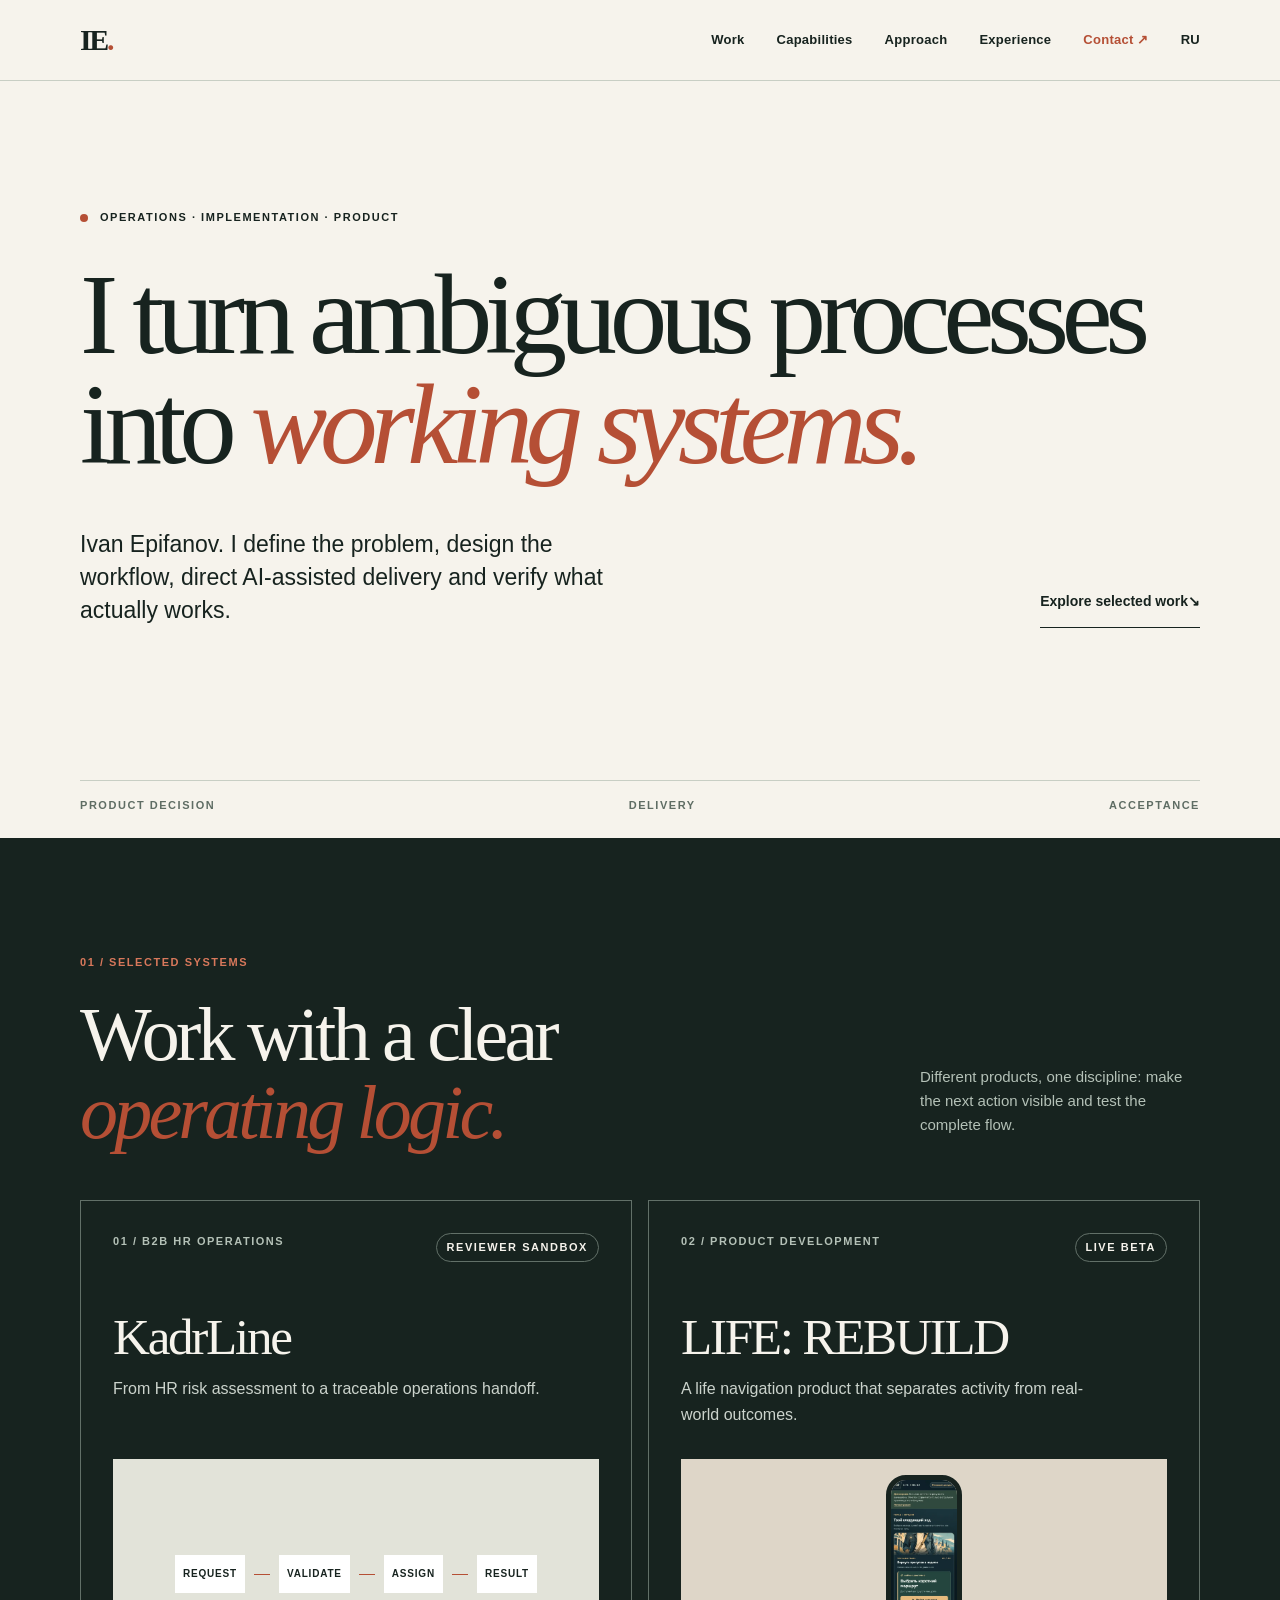
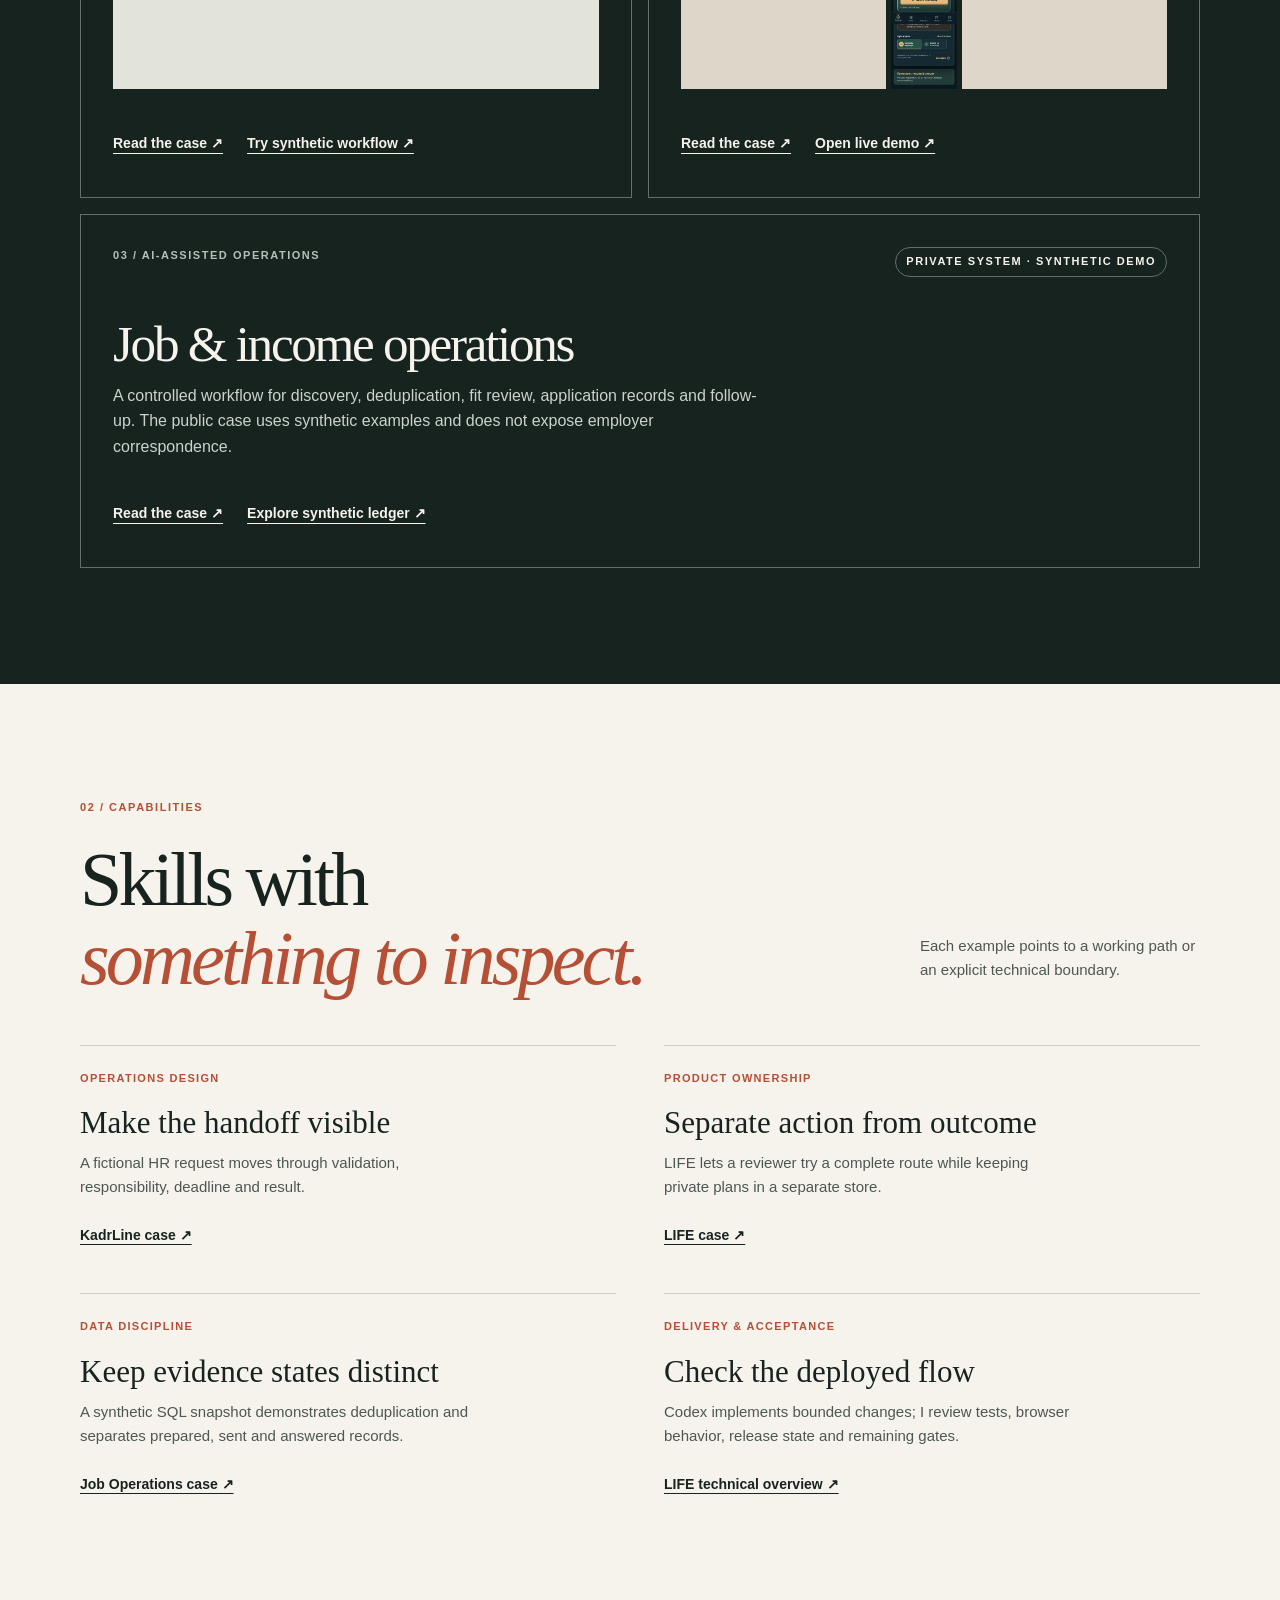
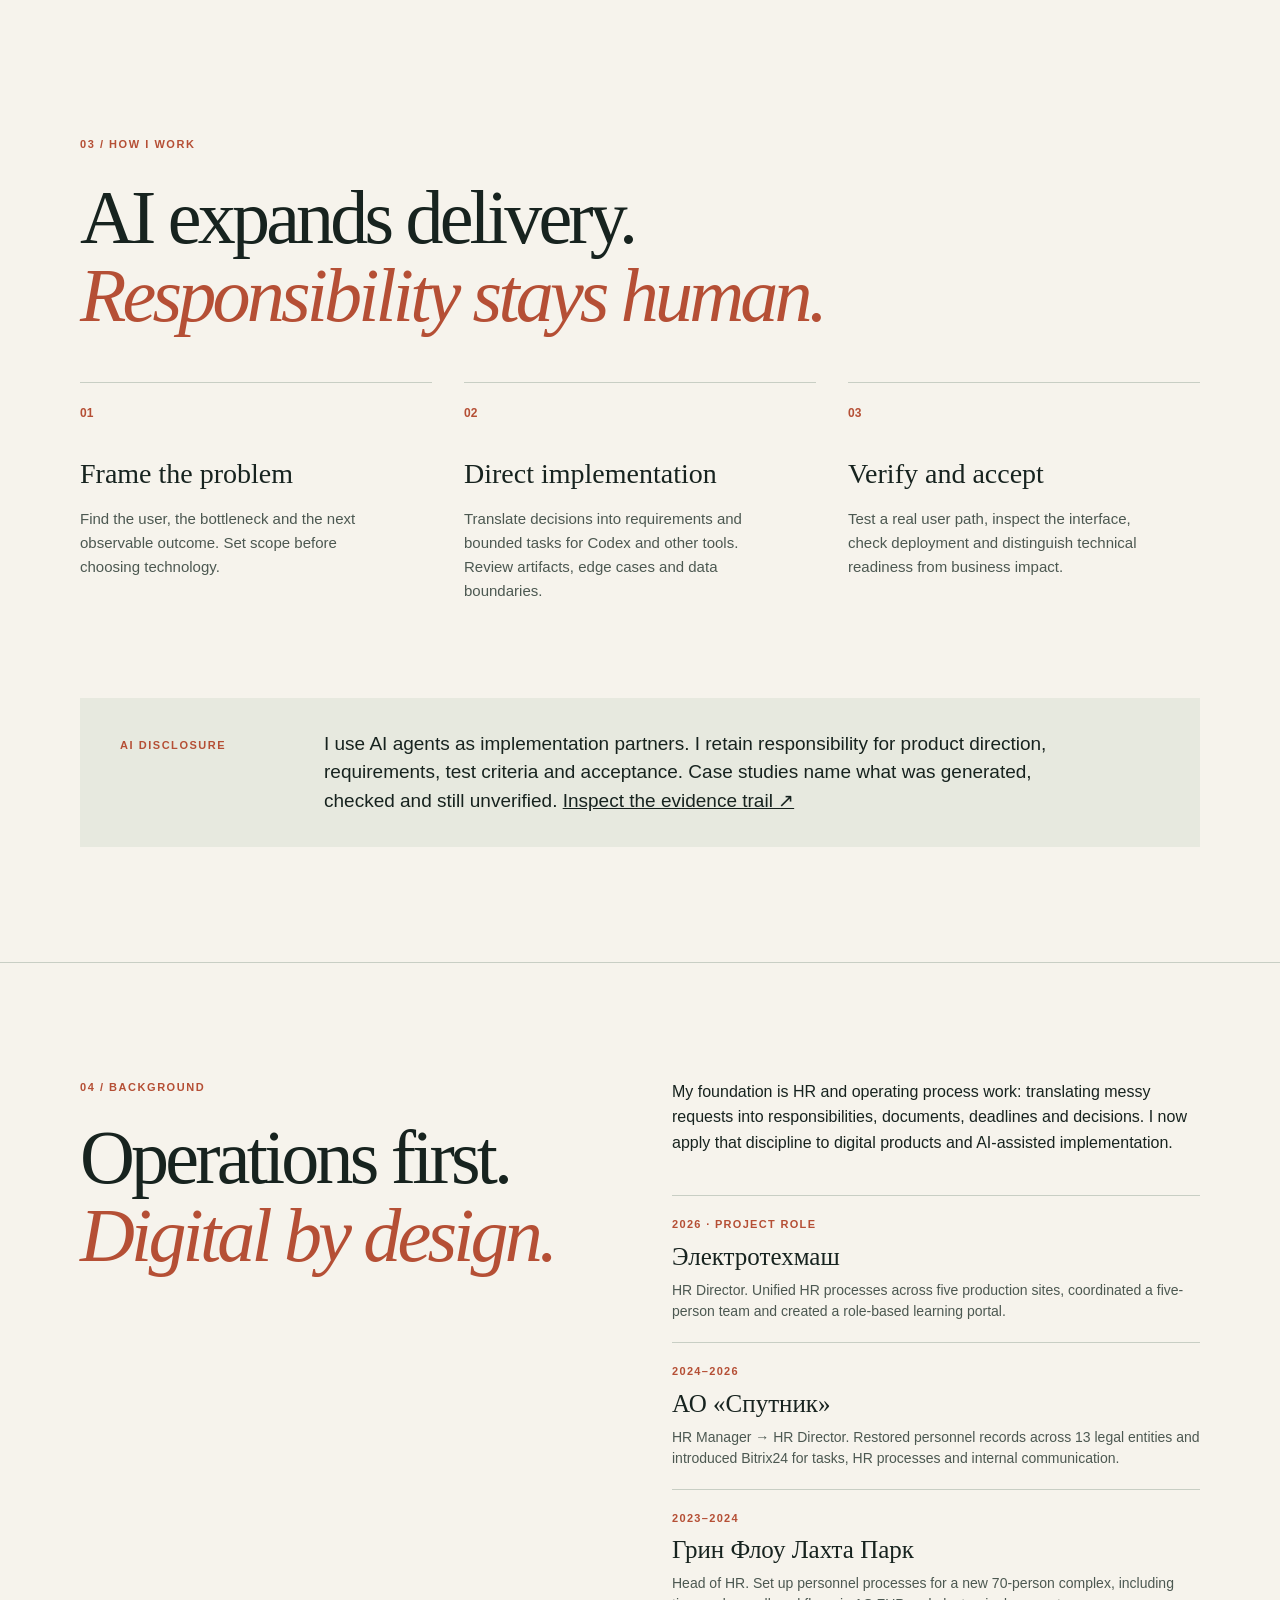
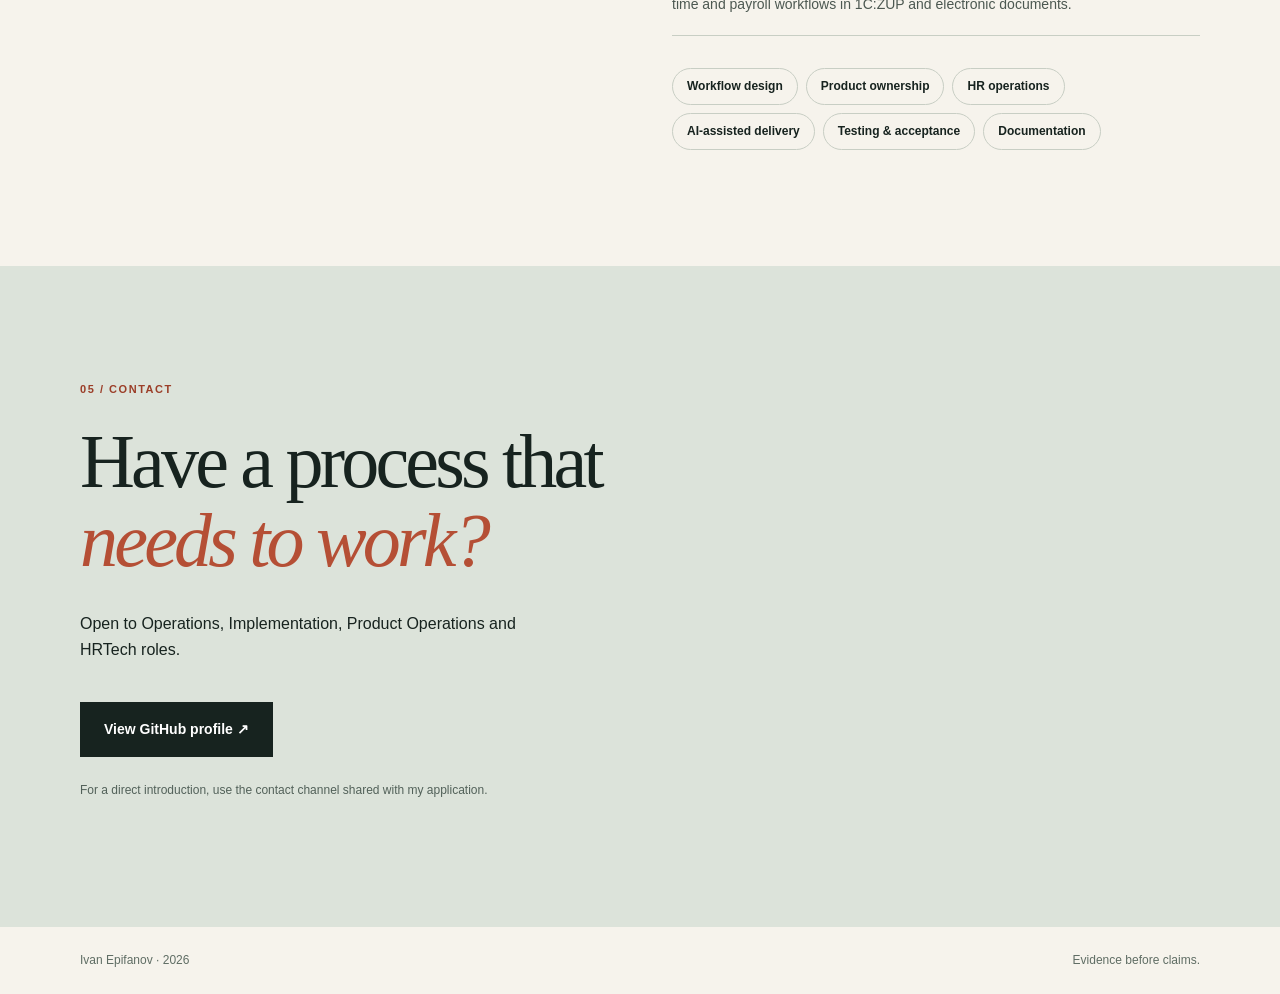
==== commit 7bc57edb: "Publish AI-assisted delivery evidence trail" ====
--- a/index.html
+++ b/index.html
@@ -5,6 +5,22 @@
   <meta name="viewport" content="width=device-width, initial-scale=1">
   <meta name="theme-color" content="#F6F3EC">
   <meta name="description" content="Ivan Epifanov — operations, product and AI-assisted implementation. Selected digital systems with evidence and honest scope.">
+  <link rel="canonical" href="https://ejonnyss.github.io/ivan-operations-portfolio/">
+  <link rel="alternate" hreflang="en" href="https://ejonnyss.github.io/ivan-operations-portfolio/">
+  <link rel="alternate" hreflang="ru" href="https://ejonnyss.github.io/ivan-operations-portfolio/ru/">
+  <link rel="alternate" hreflang="x-default" href="https://ejonnyss.github.io/ivan-operations-portfolio/">
+  <meta property="og:type" content="website">
+  <meta property="og:locale" content="en_US">
+  <meta property="og:site_name" content="Ivan Epifanov — Operations × AI × Product">
+  <meta property="og:title" content="Ivan Epifanov — Operations × AI × Product">
+  <meta property="og:description" content="Ivan Epifanov — operations, product and AI-assisted implementation. Selected digital systems with evidence and honest scope.">
+  <meta property="og:url" content="https://ejonnyss.github.io/ivan-operations-portfolio/">
+  <meta property="og:image" content="https://ejonnyss.github.io/ivan-operations-portfolio/assets/social-preview.png">
+  <meta property="og:image:width" content="1200">
+  <meta property="og:image:height" content="630">
+  <meta property="og:image:alt" content="Ivan Epifanov — Operations × AI × Product">
+  <meta name="twitter:card" content="summary_large_image">
+  <meta name="twitter:image" content="https://ejonnyss.github.io/ivan-operations-portfolio/assets/social-preview.png">
   <link rel="icon" href="favicon.svg" type="image/svg+xml"><title>Ivan Epifanov — Operations × AI × Product</title>
   <link rel="stylesheet" href="assets/site.css">
 </head>
@@ -26,7 +42,7 @@
       </div>
     </div></section>
     <section id="capabilities" class="section wrap capability-section"><div class="section-top"><div><p class="kicker">02 / Capabilities</p><h2>Skills with<br><em>something to inspect.</em></h2></div><p class="capability-intro">Each example points to a working path or an explicit technical boundary.</p></div><div class="capability-grid"><article><span>OPERATIONS DESIGN</span><h3>Make the handoff visible</h3><p>A fictional HR request moves through validation, responsibility, deadline and result.</p><a href="cases/kadrline.html">KadrLine case ↗</a></article><article><span>PRODUCT OWNERSHIP</span><h3>Separate action from outcome</h3><p>LIFE lets a reviewer try a complete route while keeping private plans in a separate store.</p><a href="cases/life.html">LIFE case ↗</a></article><article><span>DATA DISCIPLINE</span><h3>Keep evidence states distinct</h3><p>A synthetic SQL snapshot demonstrates deduplication and separates prepared, sent and answered records.</p><a href="cases/job-operations.html">Job Operations case ↗</a></article><article><span>DELIVERY &amp; ACCEPTANCE</span><h3>Check the deployed flow</h3><p>Codex implements bounded changes; I review tests, browser behavior, release state and remaining gates.</p><a href="https://github.com/Ejonnyss/ivan-operations-portfolio/blob/main/technical/life-v3.md" target="_blank" rel="noopener noreferrer">LIFE technical overview ↗</a></article></div></section>
-    <section id="approach" class="section wrap"><div class="section-top"><div><p class="kicker">03 / How I work</p><h2>AI expands delivery.<br><em>Responsibility stays human.</em></h2></div></div><div class="approach-grid"><div class="numbered"><span>01</span><h3>Frame the problem</h3><p>Find the user, the bottleneck and the next observable outcome. Set scope before choosing technology.</p></div><div class="numbered"><span>02</span><h3>Direct implementation</h3><p>Translate decisions into requirements and bounded tasks for Codex and other tools. Review artifacts, edge cases and data boundaries.</p></div><div class="numbered"><span>03</span><h3>Verify and accept</h3><p>Test a real user path, inspect the interface, check deployment and distinguish technical readiness from business impact.</p></div></div><div class="disclosure"><span class="mono">AI DISCLOSURE</span><p>I use AI agents as implementation partners. I retain responsibility for product direction, requirements, test criteria and acceptance. Case studies name what was generated, checked and still unverified.</p></div></section>
+    <section id="approach" class="section wrap"><div class="section-top"><div><p class="kicker">03 / How I work</p><h2>AI expands delivery.<br><em>Responsibility stays human.</em></h2></div></div><div class="approach-grid"><div class="numbered"><span>01</span><h3>Frame the problem</h3><p>Find the user, the bottleneck and the next observable outcome. Set scope before choosing technology.</p></div><div class="numbered"><span>02</span><h3>Direct implementation</h3><p>Translate decisions into requirements and bounded tasks for Codex and other tools. Review artifacts, edge cases and data boundaries.</p></div><div class="numbered"><span>03</span><h3>Verify and accept</h3><p>Test a real user path, inspect the interface, check deployment and distinguish technical readiness from business impact.</p></div></div><div class="disclosure"><span class="mono">AI DISCLOSURE</span><p>I use AI agents as implementation partners. I retain responsibility for product direction, requirements, test criteria and acceptance. Case studies name what was generated, checked and still unverified. <a href="https://github.com/Ejonnyss/ivan-operations-portfolio/blob/main/technical/ai-delivery-model.md" target="_blank" rel="noopener noreferrer">Inspect the evidence trail ↗</a></p></div></section>
     <section id="experience" class="section experience-section"><div class="wrap experience-grid"><div><p class="kicker">04 / Background</p><h2>Operations first.<br><em>Digital by design.</em></h2></div><div><p>My foundation is HR and operating process work: translating messy requests into responsibilities, documents, deadlines and decisions. I now apply that discipline to digital products and AI-assisted implementation.</p><div class="experience-list" aria-label="Selected professional experience"><article><span>2026 · Project role</span><h3>Электротехмаш</h3><p>HR Director. Unified HR processes across five production sites, coordinated a five-person team and created a role-based learning portal.</p></article><article><span>2024–2026</span><h3>АО «Спутник»</h3><p>HR Manager → HR Director. Restored personnel records across 13 legal entities and introduced Bitrix24 for tasks, HR processes and internal communication.</p></article><article><span>2023–2024</span><h3>Грин Флоу Лахта Парк</h3><p>Head of HR. Set up personnel processes for a new 70-person complex, including time and payroll workflows in 1C:ZUP and electronic documents.</p></article></div><div class="capabilities"><span>Workflow design</span><span>Product ownership</span><span>HR operations</span><span>AI-assisted delivery</span><span>Testing &amp; acceptance</span><span>Documentation</span></div></div></div></section>
     <section id="contact" class="contact-section"><div class="wrap"><p class="kicker">05 / Contact</p><h2>Have a process that<br><em>needs to work?</em></h2><p>Open to Operations, Implementation, Product Operations and HRTech roles.</p><a class="button" href="https://github.com/Ejonnyss" target="_blank" rel="noopener noreferrer">View GitHub profile ↗</a><p class="contact-note">For a direct introduction, use the contact channel shared with my application.</p></div></section>
   </main>
